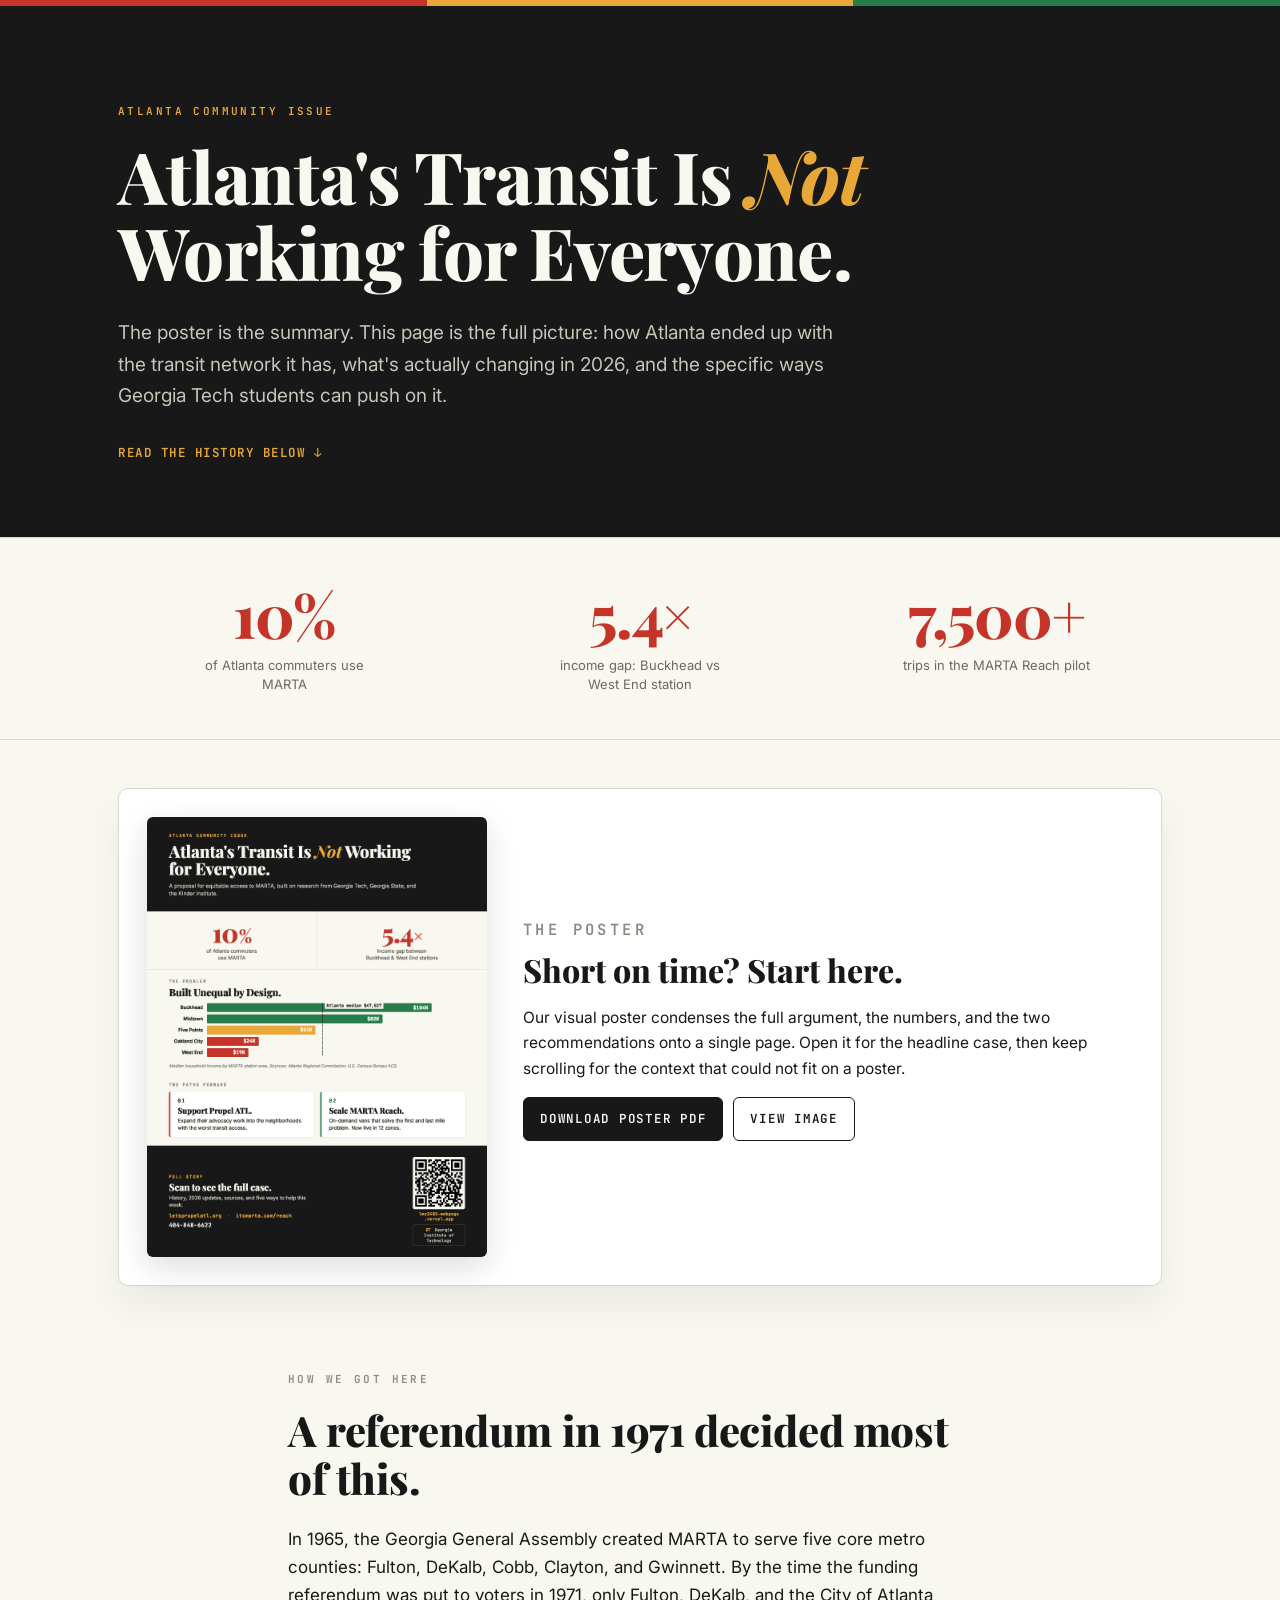
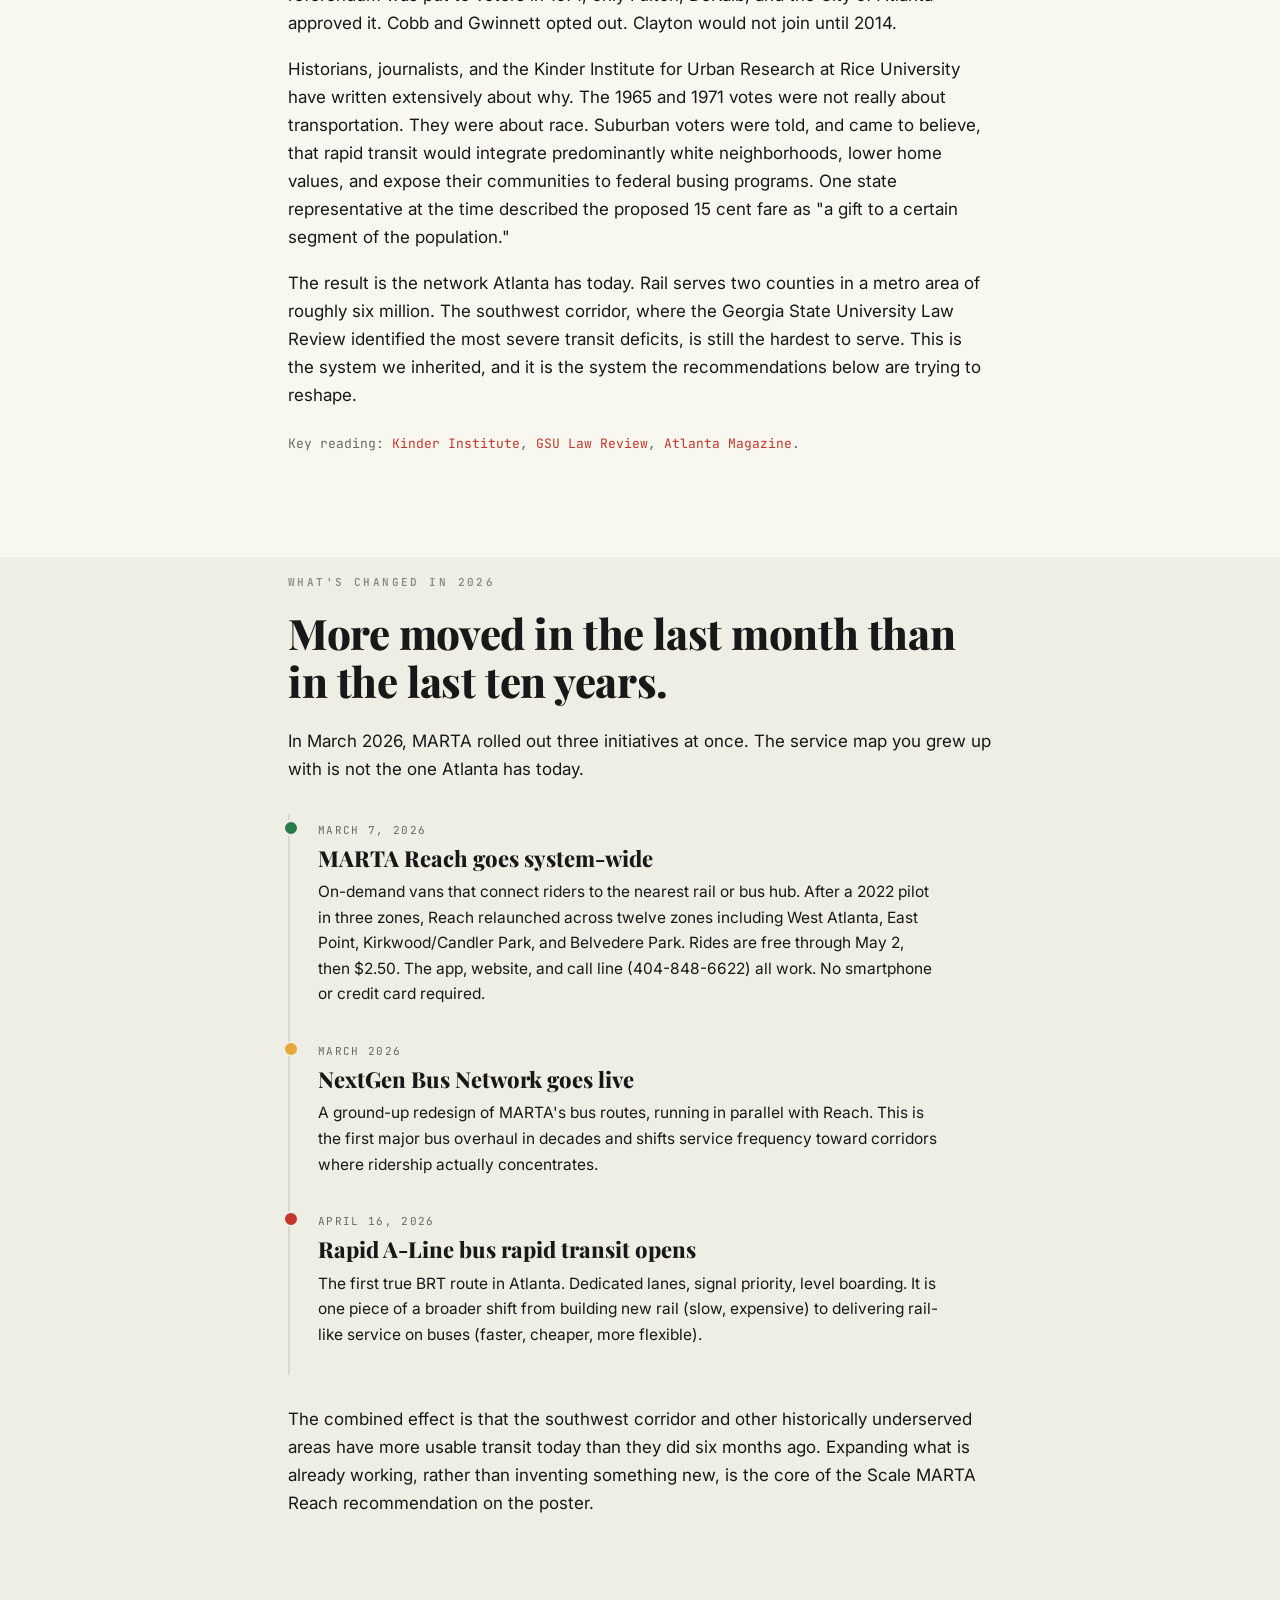
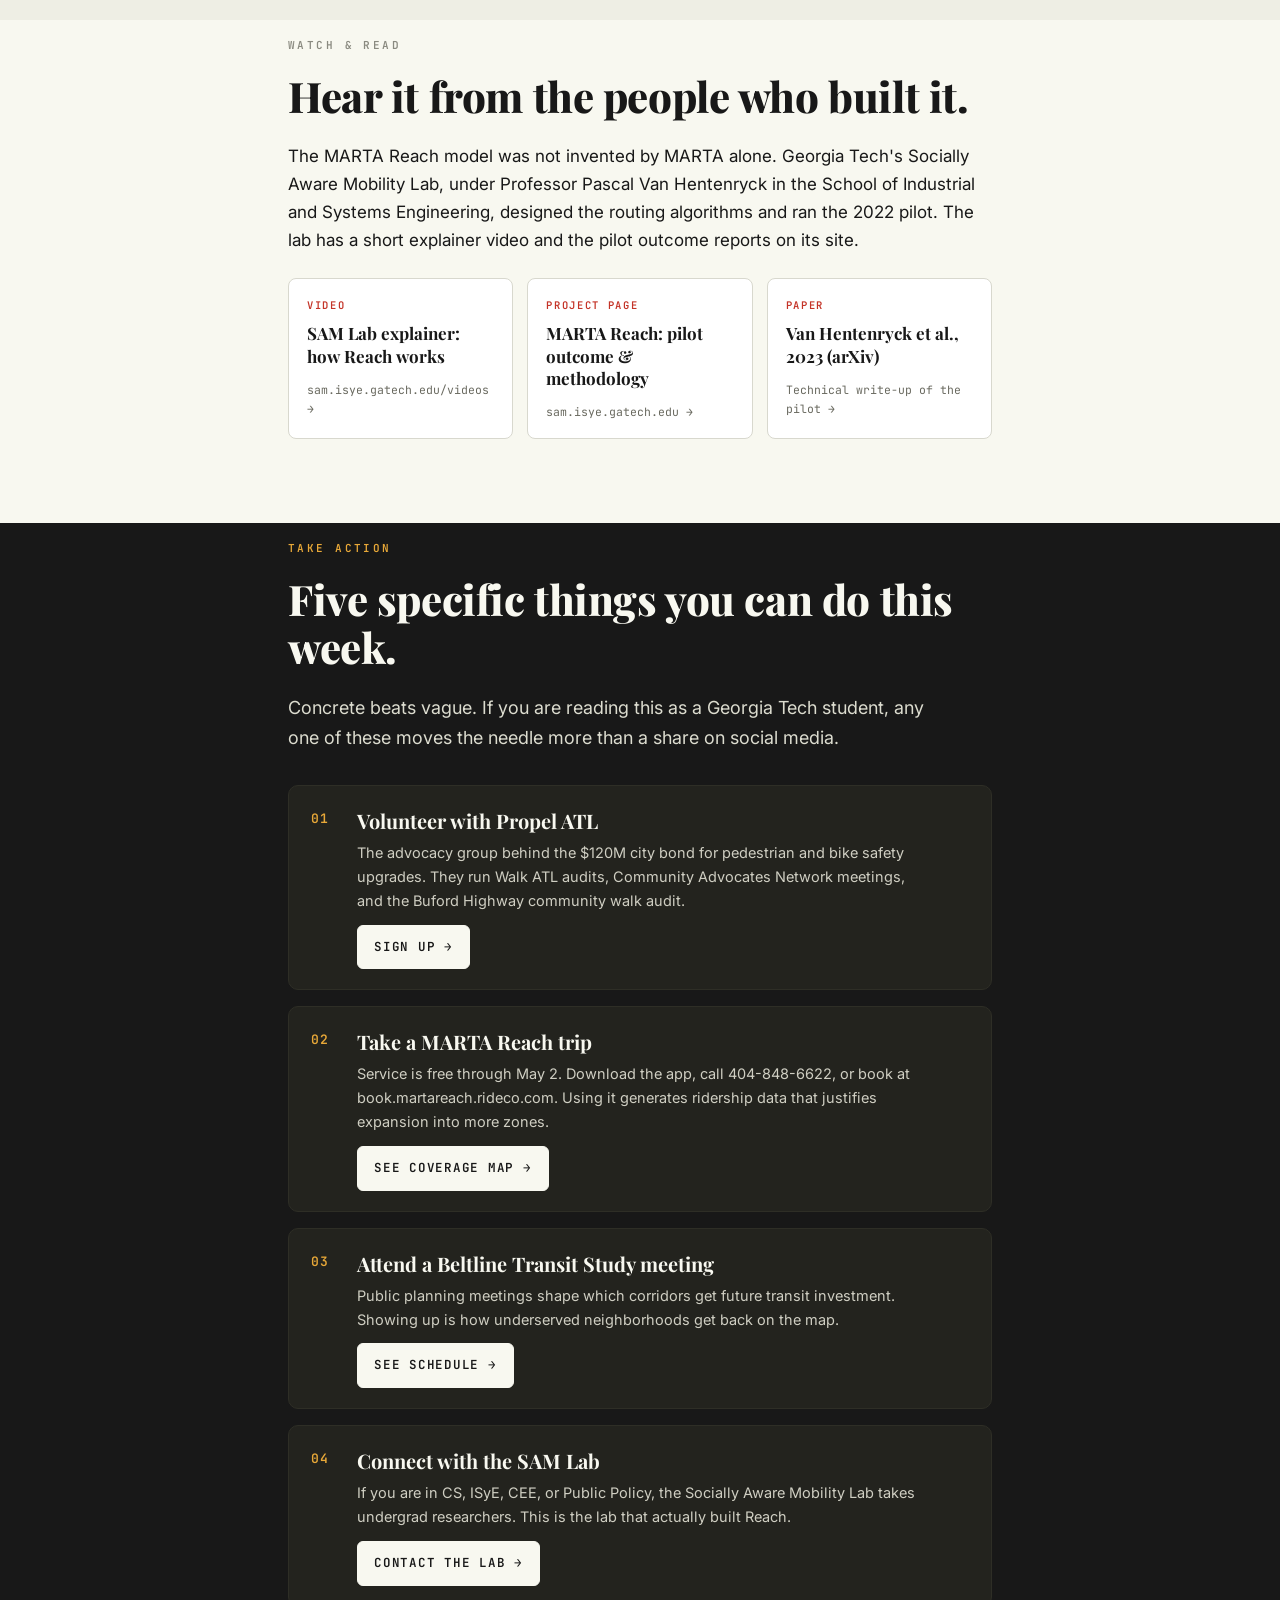
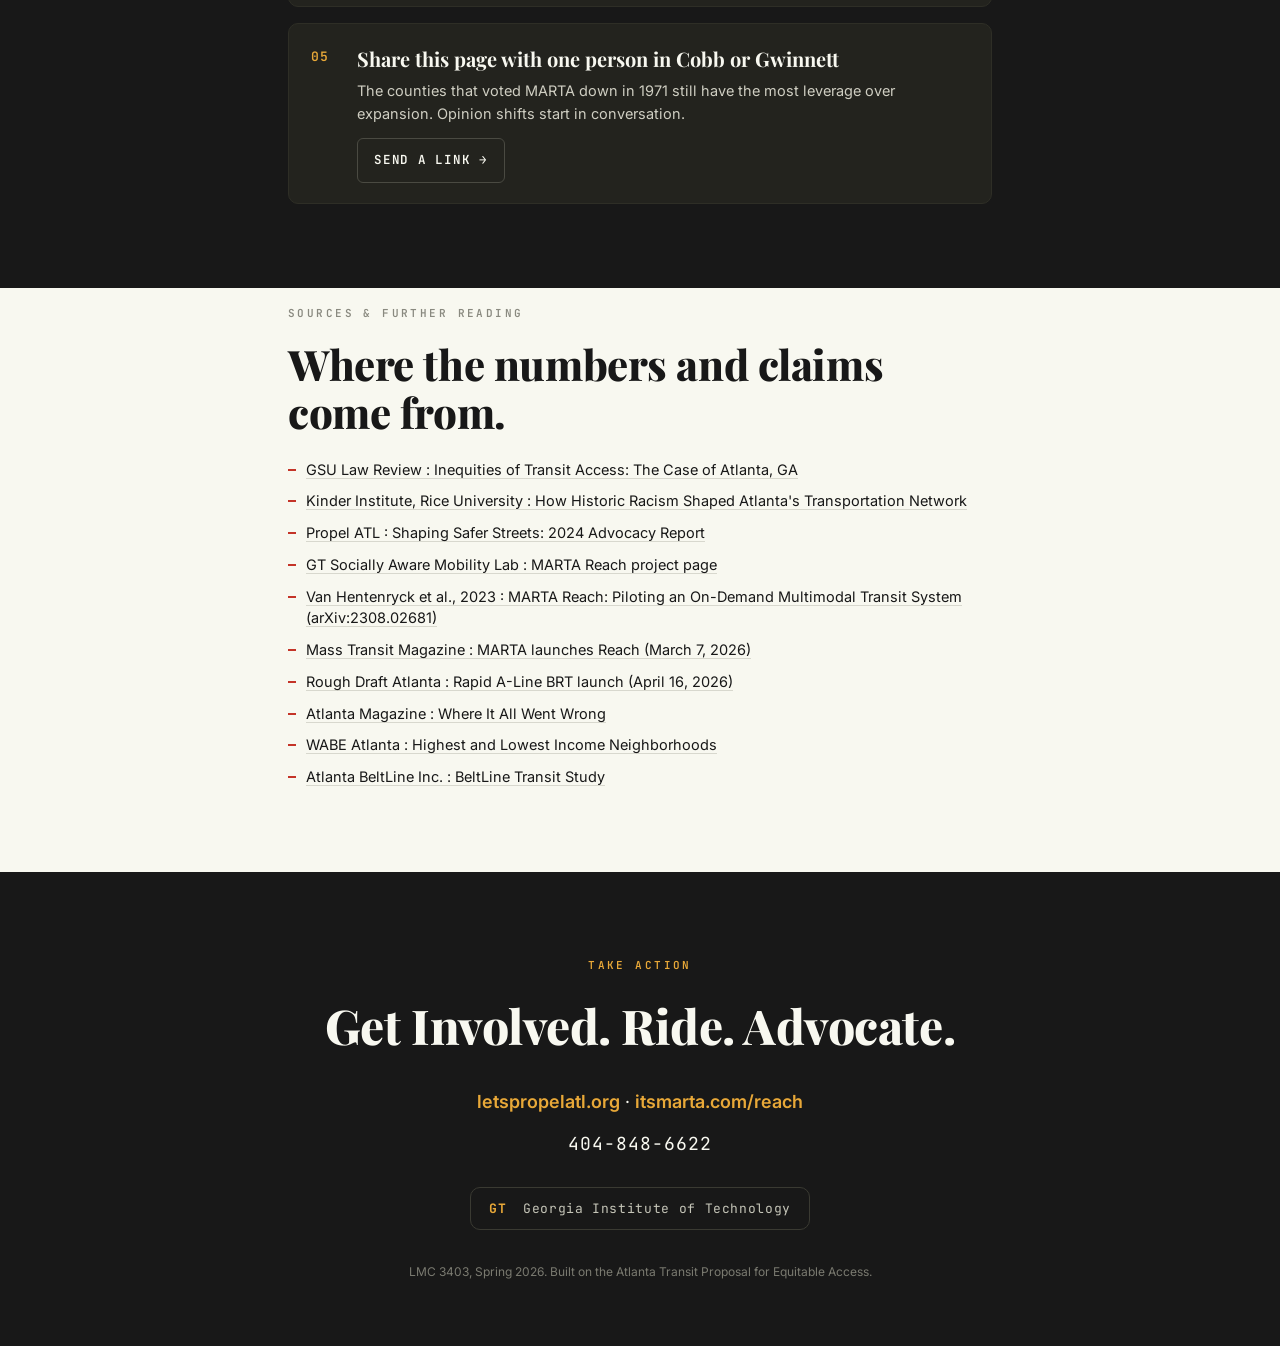
==== index.html @ 64332c64 "i hope vercel works" ====
<!doctype html>
<html lang="en">
<head>
  <meta charset="utf-8" />
  <meta name="viewport" content="width=device-width, initial-scale=1" />
  <title>Atlanta's Transit Is Not Working for Everyone</title>
  <meta name="description" content="The poster is the summary. This is the full picture: how MARTA got this way, what's changed in 2026, and how to help right now." />
  <meta property="og:title" content="Atlanta's Transit Is Not Working for Everyone" />
  <meta property="og:description" content="A proposal for equitable access to Atlanta public transit." />
  <meta property="og:image" content="/poster-preview.png" />
  <meta property="og:type" content="website" />

  <link rel="preconnect" href="https://fonts.googleapis.com" />
  <link rel="preconnect" href="https://fonts.gstatic.com" crossorigin />
  <link href="https://fonts.googleapis.com/css2?family=Playfair+Display:ital,wght@0,600;0,800;1,800&family=Inter:wght@400;500;600;700&family=JetBrains+Mono:wght@500;600&display=swap" rel="stylesheet" />
  <link rel="stylesheet" href="/style.css" />
</head>
<body>
  <div class="stripe" aria-hidden="true">
    <span style="background:#c43428"></span>
    <span style="background:#e8a838"></span>
    <span style="background:#287c4c"></span>
  </div>

  <header class="hero">
    <div class="container">
      <p class="eyebrow">Atlanta Community Issue</p>
      <h1>Atlanta's Transit Is <em>Not</em> Working for Everyone.</h1>
      <p class="lede">The poster is the summary. This page is the full picture: how Atlanta ended up with the transit network it has, what's actually changing in 2026, and the specific ways Georgia Tech students can push on it.</p>
      <p class="hero-cta"><a href="#history" class="hero-link">Read the history below <span aria-hidden="true">&darr;</span></a></p>
    </div>
  </header>

  <!-- full-bleed stats strip -->
  <section class="stats-strip" aria-label="Key statistics">
    <div class="stats-inner">
      <div class="stat">
        <div class="stat-num" data-count="10" data-suffix="%">0%</div>
        <div class="stat-label">of Atlanta commuters use MARTA</div>
      </div>
      <div class="stat">
        <div class="stat-num" data-count="5.4" data-suffix="&times;" data-decimals="1">0&times;</div>
        <div class="stat-label">income gap: Buckhead vs West End station</div>
      </div>
      <div class="stat">
        <div class="stat-num" data-count="7500" data-suffix="+" data-format="comma">0+</div>
        <div class="stat-label">trips in the MARTA Reach pilot</div>
      </div>
    </div>
  </section>

  <main>
    <!-- compact poster card, placed early as orientation -->
    <section class="poster-card-section reveal">
      <div class="container">
        <aside class="poster-card">
          <a class="poster-card-thumb" href="/poster.pdf" target="_blank" rel="noopener" aria-label="Open the full poster PDF in a new tab">
            <object class="poster-pdf" data="/poster.pdf#toolbar=0&navpanes=0&scrollbar=0&view=FitH" type="application/pdf" aria-label="Poster preview">
              <img src="/poster.png" alt="The campaign poster. Atlanta's Transit Is Not Working for Everyone." loading="eager" />
            </object>
          </a>
          <div class="poster-card-body">
            <p class="eyebrow">The Poster</p>
            <h2>Short on time? Start here.</h2>
            <p>Our visual poster condenses the full argument, the numbers, and the two recommendations onto a single page. Open it for the headline case, then keep scrolling for the context that could not fit on a poster.</p>
            <p class="poster-card-actions">
              <a class="btn" href="/poster.pdf" target="_blank" rel="noopener">Download poster PDF</a>
              <a class="btn-ghost" href="/poster.png" target="_blank" rel="noopener">View image</a>
            </p>
          </div>
        </aside>
      </div>
    </section>

    <section class="section reveal" id="history">
      <div class="container narrow">
        <p class="eyebrow">How We Got Here</p>
        <h2>A referendum in 1971 decided most of this.</h2>
        <p>In 1965, the Georgia General Assembly created MARTA to serve five core metro counties: Fulton, DeKalb, Cobb, Clayton, and Gwinnett. By the time the funding referendum was put to voters in 1971, only Fulton, DeKalb, and the City of Atlanta approved it. Cobb and Gwinnett opted out. Clayton would not join until 2014.</p>
        <p>Historians, journalists, and the Kinder Institute for Urban Research at Rice University have written extensively about why. The 1965 and 1971 votes were not really about transportation. They were about race. Suburban voters were told, and came to believe, that rapid transit would integrate predominantly white neighborhoods, lower home values, and expose their communities to federal busing programs. One state representative at the time described the proposed 15 cent fare as "a gift to a certain segment of the population."</p>
        <p>The result is the network Atlanta has today. Rail serves two counties in a metro area of roughly six million. The southwest corridor, where the Georgia State University Law Review identified the most severe transit deficits, is still the hardest to serve. This is the system we inherited, and it is the system the recommendations below are trying to reshape.</p>
        <p class="sources-inline">
          Key reading:
          <a href="https://kinder.rice.edu/urbanedge/new-study-examines-how-historic-racism-shaped-atlantas-transportation-network" target="_blank" rel="noopener">Kinder Institute</a>,
          <a href="https://readingroom.law.gsu.edu/cgi/viewcontent.cgi?article=1073&context=jculp" target="_blank" rel="noopener">GSU Law Review</a>,
          <a href="https://www.atlantamagazine.com/great-reads/marta-tsplost-transportation/" target="_blank" rel="noopener">Atlanta Magazine</a>.
        </p>
      </div>
    </section>

    <section class="section section-alt reveal" id="now">
      <div class="container narrow">
        <p class="eyebrow">What's Changed in 2026</p>
        <h2>More moved in the last month than in the last ten years.</h2>
        <p>In March 2026, MARTA rolled out three initiatives at once. The service map you grew up with is not the one Atlanta has today.</p>

        <ul class="timeline">
          <li>
            <span class="timeline-date">March 7, 2026</span>
            <h3>MARTA Reach goes system-wide</h3>
            <p>On-demand vans that connect riders to the nearest rail or bus hub. After a 2022 pilot in three zones, Reach relaunched across twelve zones including West Atlanta, East Point, Kirkwood/Candler Park, and Belvedere Park. Rides are free through May 2, then $2.50. The app, website, and call line (404-848-6622) all work. No smartphone or credit card required.</p>
          </li>
          <li>
            <span class="timeline-date">March 2026</span>
            <h3>NextGen Bus Network goes live</h3>
            <p>A ground-up redesign of MARTA's bus routes, running in parallel with Reach. This is the first major bus overhaul in decades and shifts service frequency toward corridors where ridership actually concentrates.</p>
          </li>
          <li>
            <span class="timeline-date">April 16, 2026</span>
            <h3>Rapid A-Line bus rapid transit opens</h3>
            <p>The first true BRT route in Atlanta. Dedicated lanes, signal priority, level boarding. It is one piece of a broader shift from building new rail (slow, expensive) to delivering rail-like service on buses (faster, cheaper, more flexible).</p>
          </li>
        </ul>
        <p>The combined effect is that the southwest corridor and other historically underserved areas have more usable transit today than they did six months ago. Expanding what is already working, rather than inventing something new, is the core of the Scale MARTA Reach recommendation on the poster.</p>
      </div>
    </section>

    <section class="section reveal" id="watch">
      <div class="container narrow">
        <p class="eyebrow">Watch &amp; Read</p>
        <h2>Hear it from the people who built it.</h2>
        <p>The MARTA Reach model was not invented by MARTA alone. Georgia Tech's Socially Aware Mobility Lab, under Professor Pascal Van Hentenryck in the School of Industrial and Systems Engineering, designed the routing algorithms and ran the 2022 pilot. The lab has a short explainer video and the pilot outcome reports on its site.</p>
        <div class="link-cards">
          <a class="link-card" href="https://sam.isye.gatech.edu/videos" target="_blank" rel="noopener">
            <span class="link-card-kicker">Video</span>
            <span class="link-card-title">SAM Lab explainer: how Reach works</span>
            <span class="link-card-meta">sam.isye.gatech.edu/videos &rarr;</span>
          </a>
          <a class="link-card" href="https://sam.isye.gatech.edu/projects/marta-reach-piloting-demand-multimodal-transit-atlanta" target="_blank" rel="noopener">
            <span class="link-card-kicker">Project page</span>
            <span class="link-card-title">MARTA Reach: pilot outcome &amp; methodology</span>
            <span class="link-card-meta">sam.isye.gatech.edu &rarr;</span>
          </a>
          <a class="link-card" href="https://arxiv.org/abs/2308.02681" target="_blank" rel="noopener">
            <span class="link-card-kicker">Paper</span>
            <span class="link-card-title">Van Hentenryck et al., 2023 (arXiv)</span>
            <span class="link-card-meta">Technical write-up of the pilot &rarr;</span>
          </a>
        </div>
      </div>
    </section>

    <section class="section section-dark reveal" id="act">
      <div class="container narrow">
        <p class="eyebrow eyebrow-gold">Take Action</p>
        <h2>Five specific things you can do this week.</h2>
        <p class="lede-dark">Concrete beats vague. If you are reading this as a Georgia Tech student, any one of these moves the needle more than a share on social media.</p>

        <ol class="actions">
          <li>
            <h3>Volunteer with Propel ATL</h3>
            <p>The advocacy group behind the $120M city bond for pedestrian and bike safety upgrades. They run Walk ATL audits, Community Advocates Network meetings, and the Buford Highway community walk audit.</p>
            <a class="btn" href="https://www.letspropelatl.org/volunteer" target="_blank" rel="noopener">Sign up &rarr;</a>
          </li>
          <li>
            <h3>Take a MARTA Reach trip</h3>
            <p>Service is free through May 2. Download the app, call 404-848-6622, or book at book.martareach.rideco.com. Using it generates ridership data that justifies expansion into more zones.</p>
            <a class="btn" href="https://itsmarta.com/reach.aspx" target="_blank" rel="noopener">See coverage map &rarr;</a>
          </li>
          <li>
            <h3>Attend a Beltline Transit Study meeting</h3>
            <p>Public planning meetings shape which corridors get future transit investment. Showing up is how underserved neighborhoods get back on the map.</p>
            <a class="btn" href="https://beltline.org/learn/progress-planning/transit/beltline-transit-study/" target="_blank" rel="noopener">See schedule &rarr;</a>
          </li>
          <li>
            <h3>Connect with the SAM Lab</h3>
            <p>If you are in CS, ISyE, CEE, or Public Policy, the Socially Aware Mobility Lab takes undergrad researchers. This is the lab that actually built Reach.</p>
            <a class="btn" href="https://sam.isye.gatech.edu/" target="_blank" rel="noopener">Contact the lab &rarr;</a>
          </li>
          <li>
            <h3>Share this page with one person in Cobb or Gwinnett</h3>
            <p>The counties that voted MARTA down in 1971 still have the most leverage over expansion. Opinion shifts start in conversation.</p>
            <a class="btn btn-ghost-light" href="mailto:?subject=Atlanta%20transit%20is%20not%20working%20for%20everyone&body=Take%20two%20minutes%20with%20this%3A%20%0Ahttps%3A%2F%2Flmc3403-webpage.vercel.app" target="_blank" rel="noopener">Send a link &rarr;</a>
          </li>
        </ol>
      </div>
    </section>

    <section class="section reveal" id="sources">
      <div class="container narrow">
        <p class="eyebrow">Sources &amp; Further Reading</p>
        <h2>Where the numbers and claims come from.</h2>
        <ul class="sources">
          <li><a href="https://readingroom.law.gsu.edu/cgi/viewcontent.cgi?article=1073&context=jculp" target="_blank" rel="noopener">GSU Law Review : Inequities of Transit Access: The Case of Atlanta, GA</a></li>
          <li><a href="https://kinder.rice.edu/urbanedge/new-study-examines-how-historic-racism-shaped-atlantas-transportation-network" target="_blank" rel="noopener">Kinder Institute, Rice University : How Historic Racism Shaped Atlanta's Transportation Network</a></li>
          <li><a href="https://www.letspropelatl.org/shaping-safer-streets-propelatl-advocacy-progress-goals-2024" target="_blank" rel="noopener">Propel ATL : Shaping Safer Streets: 2024 Advocacy Report</a></li>
          <li><a href="https://sam.isye.gatech.edu/projects/marta-reach-piloting-demand-multimodal-transit-atlanta" target="_blank" rel="noopener">GT Socially Aware Mobility Lab : MARTA Reach project page</a></li>
          <li><a href="https://arxiv.org/abs/2308.02681" target="_blank" rel="noopener">Van Hentenryck et al., 2023 : MARTA Reach: Piloting an On-Demand Multimodal Transit System (arXiv:2308.02681)</a></li>
          <li><a href="https://www.masstransitmag.com/alt-mobility/news/55361219/" target="_blank" rel="noopener">Mass Transit Magazine : MARTA launches Reach (March 7, 2026)</a></li>
          <li><a href="https://roughdraftatlanta.com/2026/04/16/marta-launches-better-breeze/" target="_blank" rel="noopener">Rough Draft Atlanta : Rapid A-Line BRT launch (April 16, 2026)</a></li>
          <li><a href="https://www.atlantamagazine.com/great-reads/marta-tsplost-transportation/" target="_blank" rel="noopener">Atlanta Magazine : Where It All Went Wrong</a></li>
          <li><a href="https://www.wabe.org/map-atlantas-highest-and-lowest-income-neighborhoods/" target="_blank" rel="noopener">WABE Atlanta : Highest and Lowest Income Neighborhoods</a></li>
          <li><a href="https://beltline.org/learn/progress-planning/transit/beltline-transit-study/" target="_blank" rel="noopener">Atlanta BeltLine Inc. : BeltLine Transit Study</a></li>
        </ul>
      </div>
    </section>
  </main>

  <footer class="cta">
    <div class="container">
      <p class="eyebrow eyebrow-gold">Take Action</p>
      <h2>Get Involved. Ride. Advocate.</h2>
      <p class="cta-links">
        <a href="https://www.letspropelatl.org" target="_blank" rel="noopener">letspropelatl.org</a>
        <span aria-hidden="true">&middot;</span>
        <a href="https://itsmarta.com/reach.aspx" target="_blank" rel="noopener">itsmarta.com/reach</a>
      </p>
      <p class="cta-phone"><a href="tel:+14048486622">404-848-6622</a></p>
      <p class="gt-badge"><span class="gt-mark">GT</span> Georgia Institute of Technology</p>
      <p class="colophon">LMC 3403, Spring 2026. Built on the Atlanta Transit Proposal for Equitable Access.</p>
    </div>
  </footer>

  <script src="/script.js" defer></script>
</body>
</html>
---- style.css ----
:root {
  --ink: #181818;
  --ink-2: #2a2a2a;
  --cream: #f8f8f0;
  --cream-2: #eeeee4;
  --muted: #6a6a60;
  --muted-2: #8a8a80;
  --red: #c43428;
  --gold: #e8a838;
  --green: #287c4c;
  --green-soft: #e8f0ea;
  --rule: #d8d8ce;

  --serif: "Playfair Display", "Iowan Old Style", "Apple Garamond", Georgia, serif;
  --sans: "Inter", -apple-system, BlinkMacSystemFont, "Helvetica Neue", Arial, sans-serif;
  --mono: "JetBrains Mono", ui-monospace, "SF Mono", Menlo, Consolas, monospace;

  --maxw: 1100px;
  --maxw-narrow: 760px;
}

* { box-sizing: border-box; }
html { scroll-behavior: smooth; }
body {
  margin: 0;
  background: var(--cream);
  color: var(--ink);
  font-family: var(--sans);
  font-size: 17px;
  line-height: 1.65;
  -webkit-font-smoothing: antialiased;
  text-rendering: optimizeLegibility;
}

img { max-width: 100%; height: auto; display: block; }
a { color: var(--red); text-decoration: none; }
a:hover { text-decoration: underline; }

.container { max-width: var(--maxw); margin: 0 auto; padding: 0 28px; }
.container.narrow { max-width: var(--maxw-narrow); }

/* top tricolor stripe */
.stripe { display: flex; height: 6px; }
.stripe span { flex: 1; display: block; }

/* eyebrow (mono small caps matching poster) */
.eyebrow {
  font-family: var(--mono);
  font-size: 11px;
  font-weight: 600;
  letter-spacing: 0.22em;
  text-transform: uppercase;
  color: var(--gold);
  margin: 0 0 18px;
}
.eyebrow-gold { color: var(--gold); }

/* hero */
.hero {
  background: var(--ink);
  color: var(--cream);
  padding: 96px 0 72px;
}
.hero h1 {
  font-family: var(--serif);
  font-weight: 800;
  font-size: clamp(40px, 6.5vw, 72px);
  line-height: 1.05;
  letter-spacing: -0.01em;
  margin: 0 0 28px;
  max-width: 20ch;
}
.hero h1 em {
  font-style: italic;
  color: var(--gold);
  font-weight: 800;
}
.hero .lede {
  color: #c5c5b8;
  font-size: clamp(16px, 1.5vw, 19px);
  max-width: 62ch;
  margin: 0 0 26px;
}
.hero-cta { margin: 0; }
.hero-link {
  font-family: var(--mono);
  font-size: 12.5px;
  font-weight: 600;
  color: var(--gold);
  letter-spacing: 0.04em;
  text-transform: uppercase;
}

/* full-bleed stats strip (cream, end-to-end) */
.stats-strip {
  background: var(--cream);
  border-top: 1px solid var(--rule);
  border-bottom: 1px solid var(--rule);
}
.stats-inner {
  max-width: var(--maxw);
  margin: 0 auto;
  padding: 40px 28px;
  display: grid;
  grid-template-columns: repeat(3, 1fr);
  gap: 24px;
}
.stat { text-align: center; padding: 6px 8px; }
.stat-num {
  font-family: var(--serif);
  font-weight: 800;
  color: var(--red);
  font-size: clamp(44px, 5.5vw, 60px);
  line-height: 1;
  letter-spacing: -0.02em;
  font-variant-numeric: tabular-nums;
}
.stat-label {
  font-family: var(--sans);
  font-size: 13px;
  color: var(--muted);
  margin-top: 12px;
  max-width: 24ch;
  margin-left: auto;
  margin-right: auto;
  line-height: 1.4;
}

/* section */
.section { padding: 84px 0; }
.section + .section { padding-top: 16px; }
.section h2 {
  font-family: var(--serif);
  font-weight: 800;
  font-size: clamp(30px, 4vw, 42px);
  line-height: 1.15;
  letter-spacing: -0.01em;
  margin: 0 0 22px;
  max-width: 26ch;
}
.section p { margin: 0 0 18px; max-width: 68ch; }
.section .eyebrow { color: var(--muted-2); }

/* alternating background section */
.section-alt {
  background: var(--cream-2);
}

/* dark section (used for Take Action block mid-page) */
.section-dark {
  background: var(--ink);
  color: var(--cream);
}
.section-dark .eyebrow { color: var(--gold); }
.section-dark h2 { color: var(--cream); }
.section-dark p { color: #cfcec2; }
.section-dark .lede-dark {
  font-size: 18px;
  color: #dcdccf;
  max-width: 60ch;
}

/* poster-card (compact UI element, not full-width section) */
.poster-card-section {
  padding: 48px 0 0;
}
.poster-card {
  display: grid;
  grid-template-columns: 340px 1fr;
  gap: 36px;
  background: #fff;
  border: 1px solid var(--rule);
  border-radius: 10px;
  padding: 28px;
  box-shadow: 0 1px 0 rgba(0,0,0,.02), 0 20px 40px rgba(24,24,24,.06);
  align-items: center;
}
.poster-card-thumb {
  display: block;
  border-radius: 6px;
  overflow: hidden;
  background: var(--cream-2);
  aspect-ratio: 8.5 / 11;
  box-shadow: 0 10px 30px rgba(24,24,24,.15);
  transition: transform 180ms ease;
  position: relative;
}
.poster-card-thumb:hover { transform: translateY(-2px); }
.poster-card-thumb .poster-pdf,
.poster-card-thumb img {
  width: 100%;
  height: 100%;
  display: block;
  border: 0;
  pointer-events: none;
}
.poster-card-thumb img {
  object-fit: contain;
  object-position: center;
}
.poster-card-body .eyebrow { color: var(--muted-2); margin-bottom: 10px; }
.poster-card-body h2 {
  font-family: var(--serif);
  font-weight: 800;
  font-size: clamp(26px, 3vw, 32px);
  line-height: 1.15;
  margin: 0 0 14px;
  max-width: none;
}
.poster-card-body p { font-size: 15.5px; max-width: 58ch; }
.poster-card-actions {
  margin-top: 10px !important;
  display: flex;
  gap: 10px;
  flex-wrap: wrap;
}

.btn {
  display: inline-block;
  font-family: var(--mono);
  font-size: 12.5px;
  letter-spacing: 0.06em;
  text-transform: uppercase;
  padding: 11px 16px;
  background: var(--ink);
  color: var(--cream);
  border-radius: 6px;
  border: 1px solid var(--ink);
  text-decoration: none;
  transition: transform 150ms ease, background 150ms ease;
  font-weight: 600;
}
.btn:hover { background: #000; transform: translateY(-1px); text-decoration: none; color: var(--cream); }

.btn-ghost {
  display: inline-block;
  font-family: var(--mono);
  font-size: 12.5px;
  letter-spacing: 0.06em;
  text-transform: uppercase;
  padding: 11px 16px;
  background: transparent;
  color: var(--ink);
  border-radius: 6px;
  border: 1px solid var(--ink);
  text-decoration: none;
  transition: transform 150ms ease, background 150ms ease;
  font-weight: 600;
}
.btn-ghost:hover { background: var(--ink); color: var(--cream); transform: translateY(-1px); text-decoration: none; }

.btn-ghost-light {
  background: transparent;
  color: var(--cream);
  border: 1px solid #4a4a42;
}
.btn-ghost-light:hover { background: #2a2a24; color: var(--cream); }

/* sources inline (small, subdued) */
.sources-inline {
  margin-top: 24px !important;
  font-size: 13px;
  color: var(--muted);
  font-family: var(--mono);
}
.sources-inline a { color: var(--red); }

/* timeline (What's Changed in 2026) */
.timeline {
  list-style: none;
  padding: 0;
  margin: 30px 0;
  border-left: 2px solid var(--rule);
}
.timeline li {
  position: relative;
  padding: 0 0 28px 28px;
}
.timeline li::before {
  content: "";
  position: absolute;
  left: -7px;
  top: 6px;
  width: 12px;
  height: 12px;
  background: var(--gold);
  border: 2px solid var(--cream-2);
  border-radius: 50%;
}
.timeline li:nth-child(1)::before { background: var(--green); }
.timeline li:nth-child(2)::before { background: var(--gold); }
.timeline li:nth-child(3)::before { background: var(--red); }
.timeline-date {
  display: inline-block;
  font-family: var(--mono);
  font-size: 11px;
  letter-spacing: 0.12em;
  text-transform: uppercase;
  color: var(--muted);
  margin-bottom: 6px;
}
.timeline h3 {
  font-family: var(--serif);
  font-weight: 800;
  font-size: 22px;
  line-height: 1.2;
  margin: 0 0 8px;
}
.timeline p { font-size: 15.5px; margin: 0; max-width: 62ch; }

/* link cards (Watch & Read) */
.link-cards {
  display: grid;
  grid-template-columns: repeat(auto-fit, minmax(220px, 1fr));
  gap: 14px;
  margin: 24px 0 0;
}
.link-card {
  display: block;
  background: #fff;
  border: 1px solid var(--rule);
  border-radius: 8px;
  padding: 18px 18px 16px;
  color: var(--ink);
  text-decoration: none;
  transition: transform 150ms ease, box-shadow 150ms ease, border-color 150ms ease;
}
.link-card:hover {
  transform: translateY(-2px);
  box-shadow: 0 10px 30px rgba(24,24,24,.08);
  border-color: var(--ink);
  text-decoration: none;
}
.link-card-kicker {
  display: block;
  font-family: var(--mono);
  font-size: 10.5px;
  letter-spacing: 0.16em;
  text-transform: uppercase;
  color: var(--red);
  margin-bottom: 8px;
  font-weight: 600;
}
.link-card-title {
  display: block;
  font-family: var(--serif);
  font-weight: 700;
  font-size: 17px;
  line-height: 1.3;
  margin-bottom: 14px;
}
.link-card-meta {
  display: block;
  font-family: var(--mono);
  font-size: 11.5px;
  color: var(--muted);
}

/* actions ordered list */
.actions {
  counter-reset: step;
  list-style: none;
  padding: 0;
  margin: 32px 0 0;
  display: grid;
  gap: 16px;
}
.actions li {
  counter-increment: step;
  background: #23231e;
  border: 1px solid #2e2e26;
  border-radius: 10px;
  padding: 22px 22px 20px 68px;
  position: relative;
}
.actions li::before {
  content: counter(step, decimal-leading-zero);
  position: absolute;
  left: 22px;
  top: 22px;
  font-family: var(--mono);
  font-size: 13px;
  font-weight: 600;
  color: var(--gold);
  letter-spacing: 0.1em;
}
.actions h3 {
  font-family: var(--serif);
  font-weight: 700;
  font-size: 20px;
  line-height: 1.25;
  margin: 0 0 8px;
  color: var(--cream);
}
.actions p {
  font-size: 14.5px;
  color: #cfcec2;
  margin: 0 0 12px;
  max-width: 62ch;
}
.actions .btn {
  background: var(--cream);
  color: var(--ink);
  border-color: var(--cream);
}
.actions .btn:hover { background: #fff; color: var(--ink); }
.actions .btn-ghost-light {
  background: transparent;
  color: var(--cream);
  border: 1px solid #4a4a42;
}

/* sources list */
.sources {
  list-style: none;
  padding: 0;
  margin: 22px 0 0;
  display: grid;
  gap: 10px;
}
.sources li {
  padding-left: 18px;
  position: relative;
  font-size: 14.5px;
  line-height: 1.5;
}
.sources li::before {
  content: "";
  position: absolute;
  left: 0;
  top: 10px;
  width: 8px;
  height: 2px;
  background: var(--red);
}
.sources a { color: var(--ink); border-bottom: 1px solid var(--rule); }
.sources a:hover { color: var(--red); text-decoration: none; border-bottom-color: var(--red); }

/* footer CTA (matches poster footer) */
.cta {
  background: var(--ink);
  color: var(--cream);
  padding: 84px 0 64px;
  text-align: center;
}
.cta .eyebrow { color: var(--gold); margin-bottom: 12px; }
.cta h2 {
  font-family: var(--serif);
  font-weight: 800;
  font-size: clamp(32px, 4.5vw, 48px);
  margin: 0 auto 22px;
  letter-spacing: -0.01em;
  max-width: none;
}
.cta-links {
  font-size: 18px;
  margin: 0 0 12px;
}
.cta-links a { color: var(--gold); font-weight: 600; }
.cta-phone {
  font-family: var(--mono);
  font-size: 18px;
  margin: 0 0 28px;
  letter-spacing: 0.06em;
}
.cta-phone a { color: var(--cream); }
.gt-badge {
  display: inline-block;
  border: 1px solid #3a3a32;
  border-radius: 10px;
  padding: 10px 18px;
  font-family: var(--mono);
  font-size: 13px;
  letter-spacing: 0.05em;
  color: #c5c5b8;
  margin: 0 0 32px;
}
.gt-mark {
  color: var(--gold);
  font-weight: 700;
  margin-right: 8px;
}
.colophon {
  font-size: 12px;
  color: #7a7a70;
  margin: 0;
}

/* subtle lift-in on scroll; gated on JS so no-JS visitors still see content */
html.js .reveal:not(.in-view) {
  opacity: 0;
  transform: translateY(14px);
}
html.js .reveal.in-view {
  opacity: 1;
  transform: none;
  transition: opacity 600ms ease, transform 600ms cubic-bezier(.2,.8,.2,1);
}

/* responsive */
@media (max-width: 900px) {
  .poster-card {
    grid-template-columns: 240px 1fr;
    gap: 24px;
    padding: 22px;
  }
}
@media (max-width: 720px) {
  .hero { padding: 72px 0 56px; }
  .stats-inner {
    grid-template-columns: 1fr;
    gap: 8px;
    padding: 28px 24px;
  }
  .stat { padding: 18px 4px; border-bottom: 1px solid var(--rule); }
  .stat:last-child { border-bottom: none; }
  .section { padding: 64px 0; }
  .poster-card {
    grid-template-columns: 1fr;
    padding: 22px;
  }
  .poster-card-thumb { aspect-ratio: 8.5 / 11; max-width: 320px; margin: 0 auto; }
  .actions li { padding: 22px 20px 20px 58px; }
  .actions li::before { top: 22px; left: 20px; }
  .link-cards { grid-template-columns: 1fr; }
}

@media (max-width: 480px) {
  body { font-size: 16px; }
  .hero { padding: 56px 0 44px; }
  .section h2 { font-size: 26px; }
}

@media (prefers-reduced-motion: reduce) {
  html.js .reveal:not(.in-view),
  html.js .reveal.in-view { transition: none; opacity: 1; transform: none; }
}
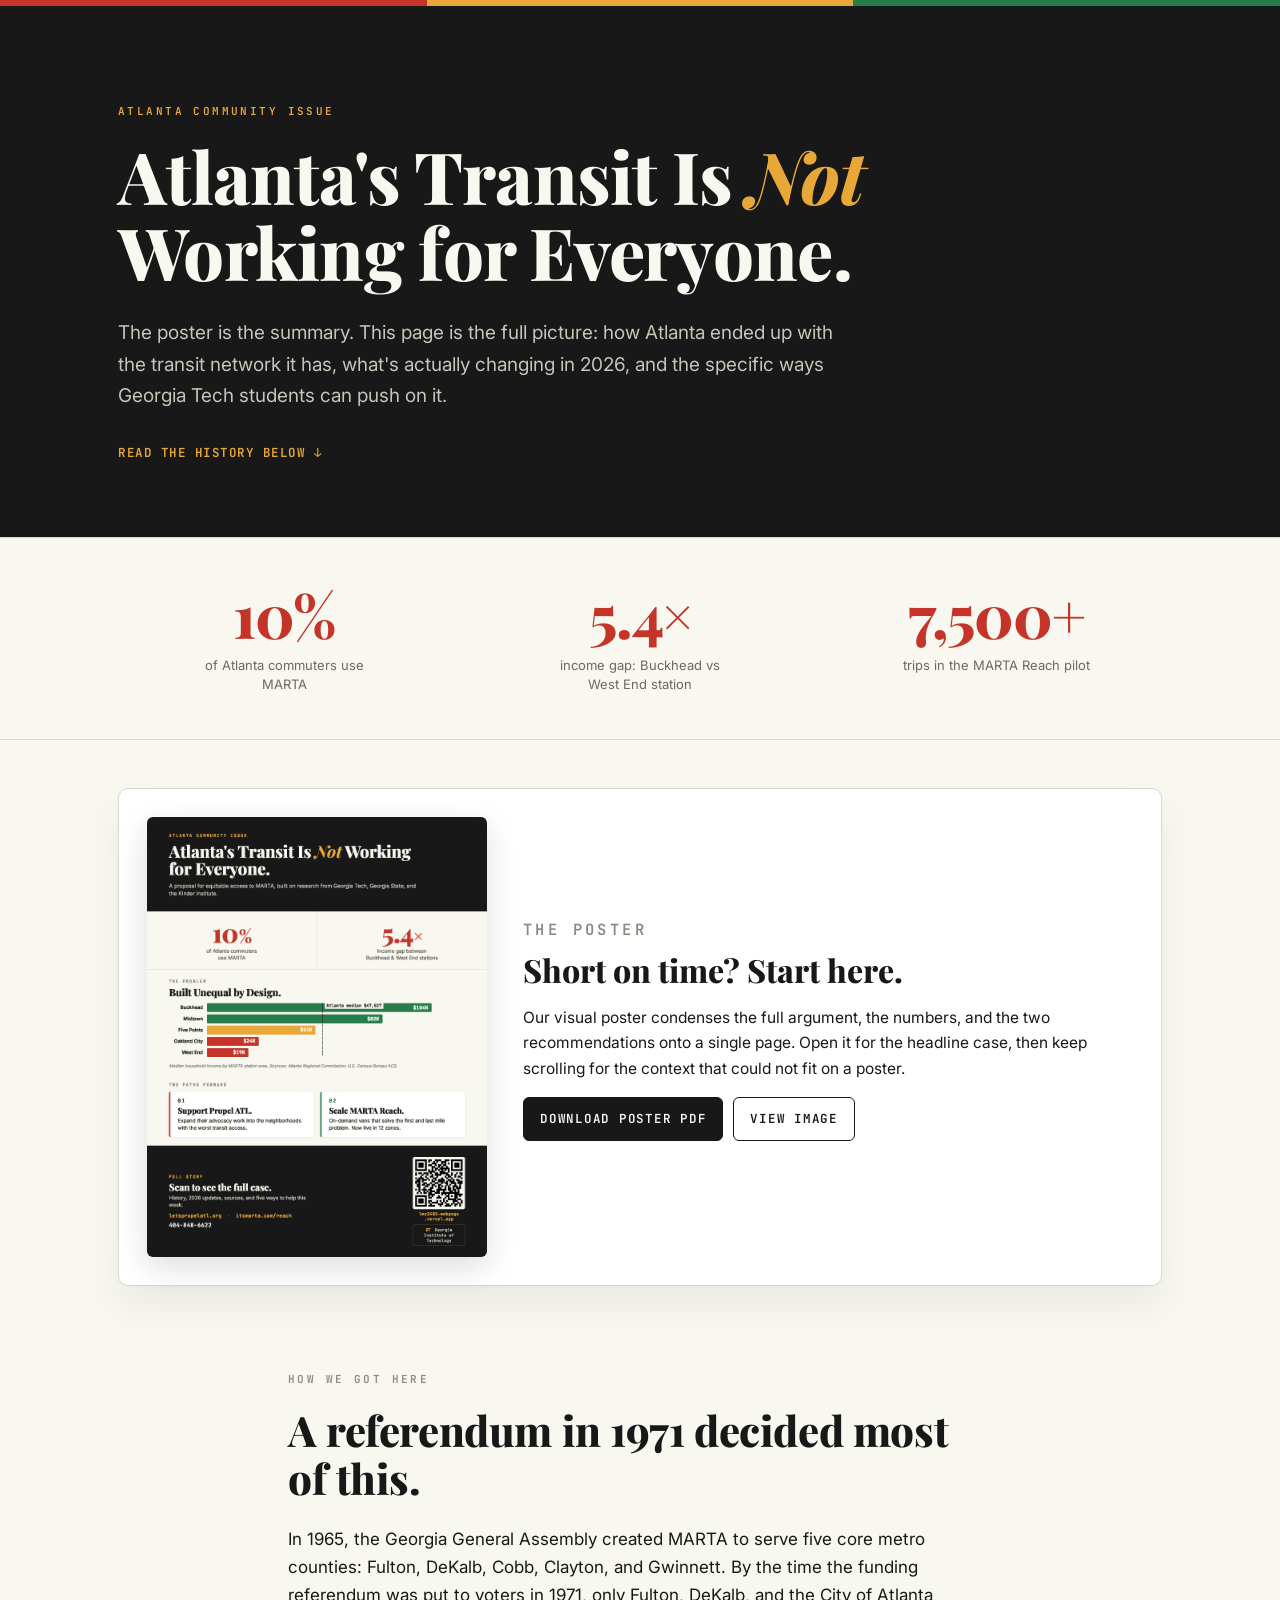
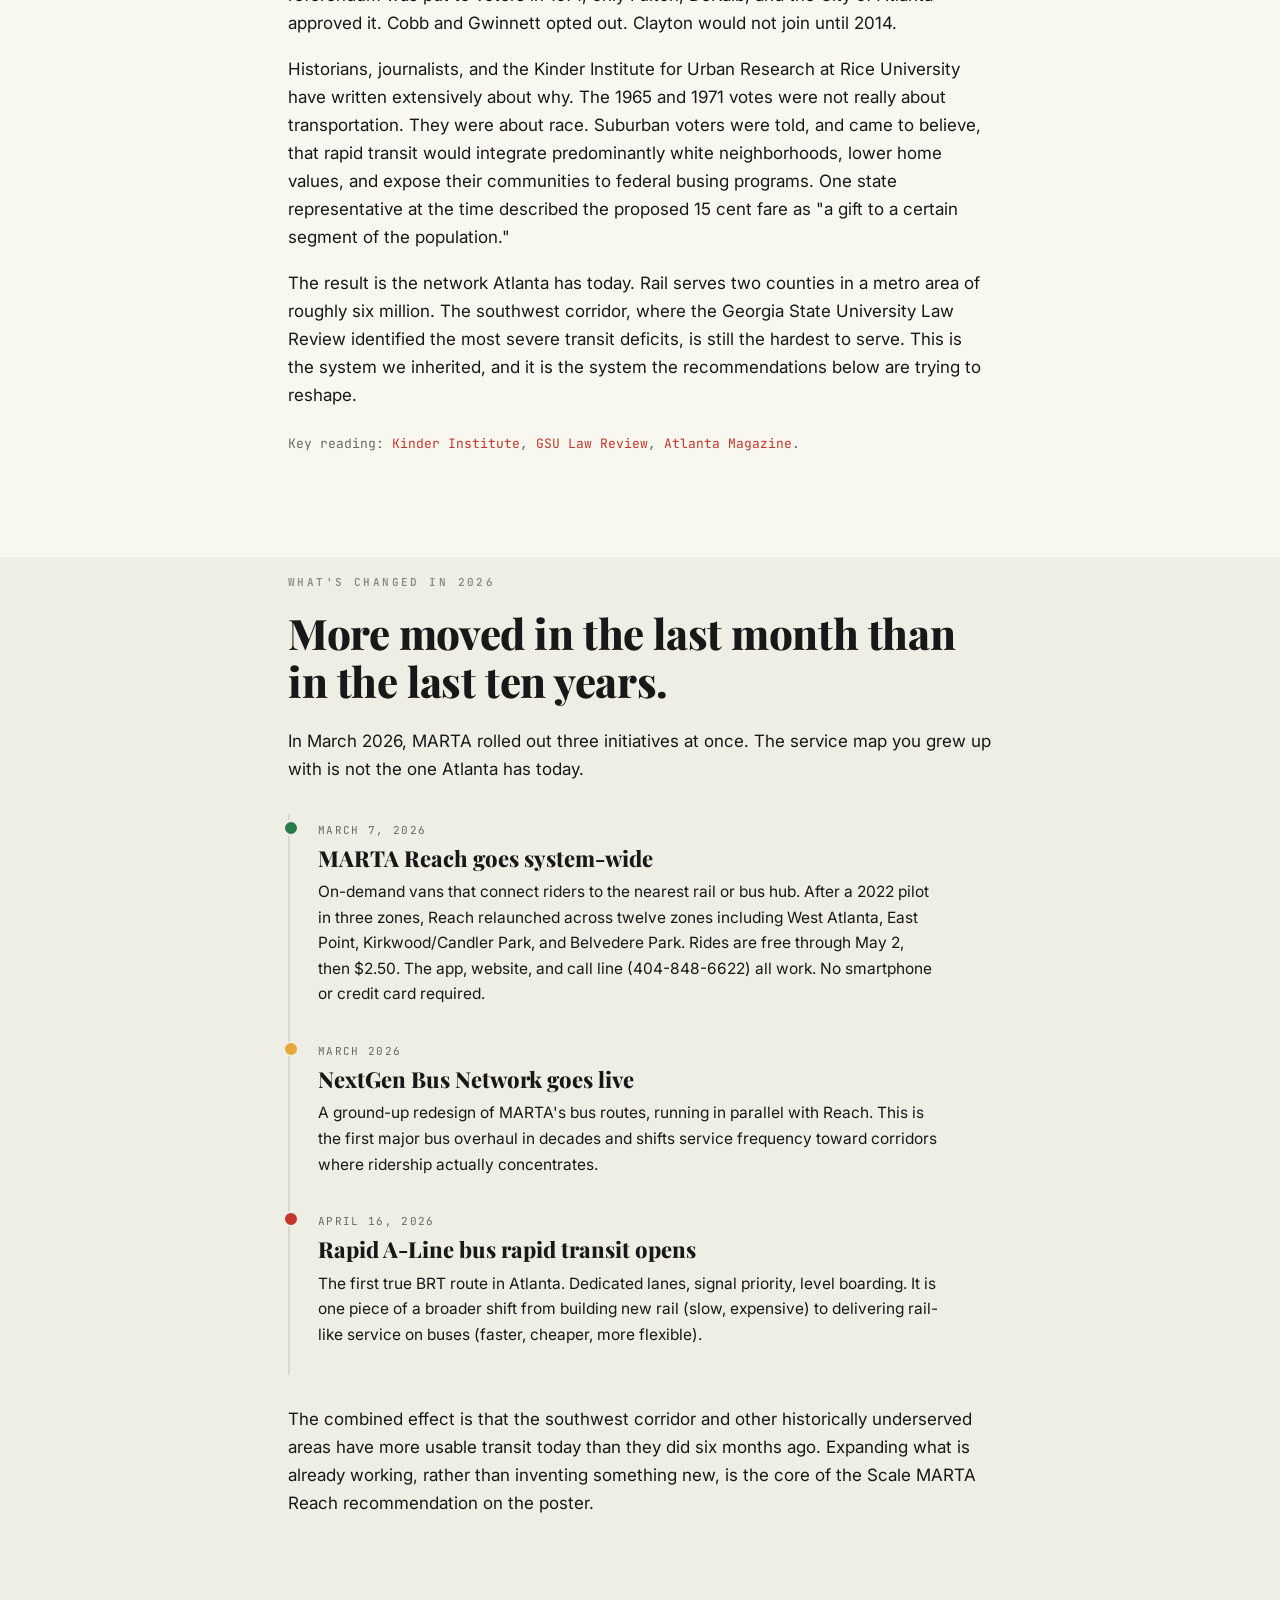
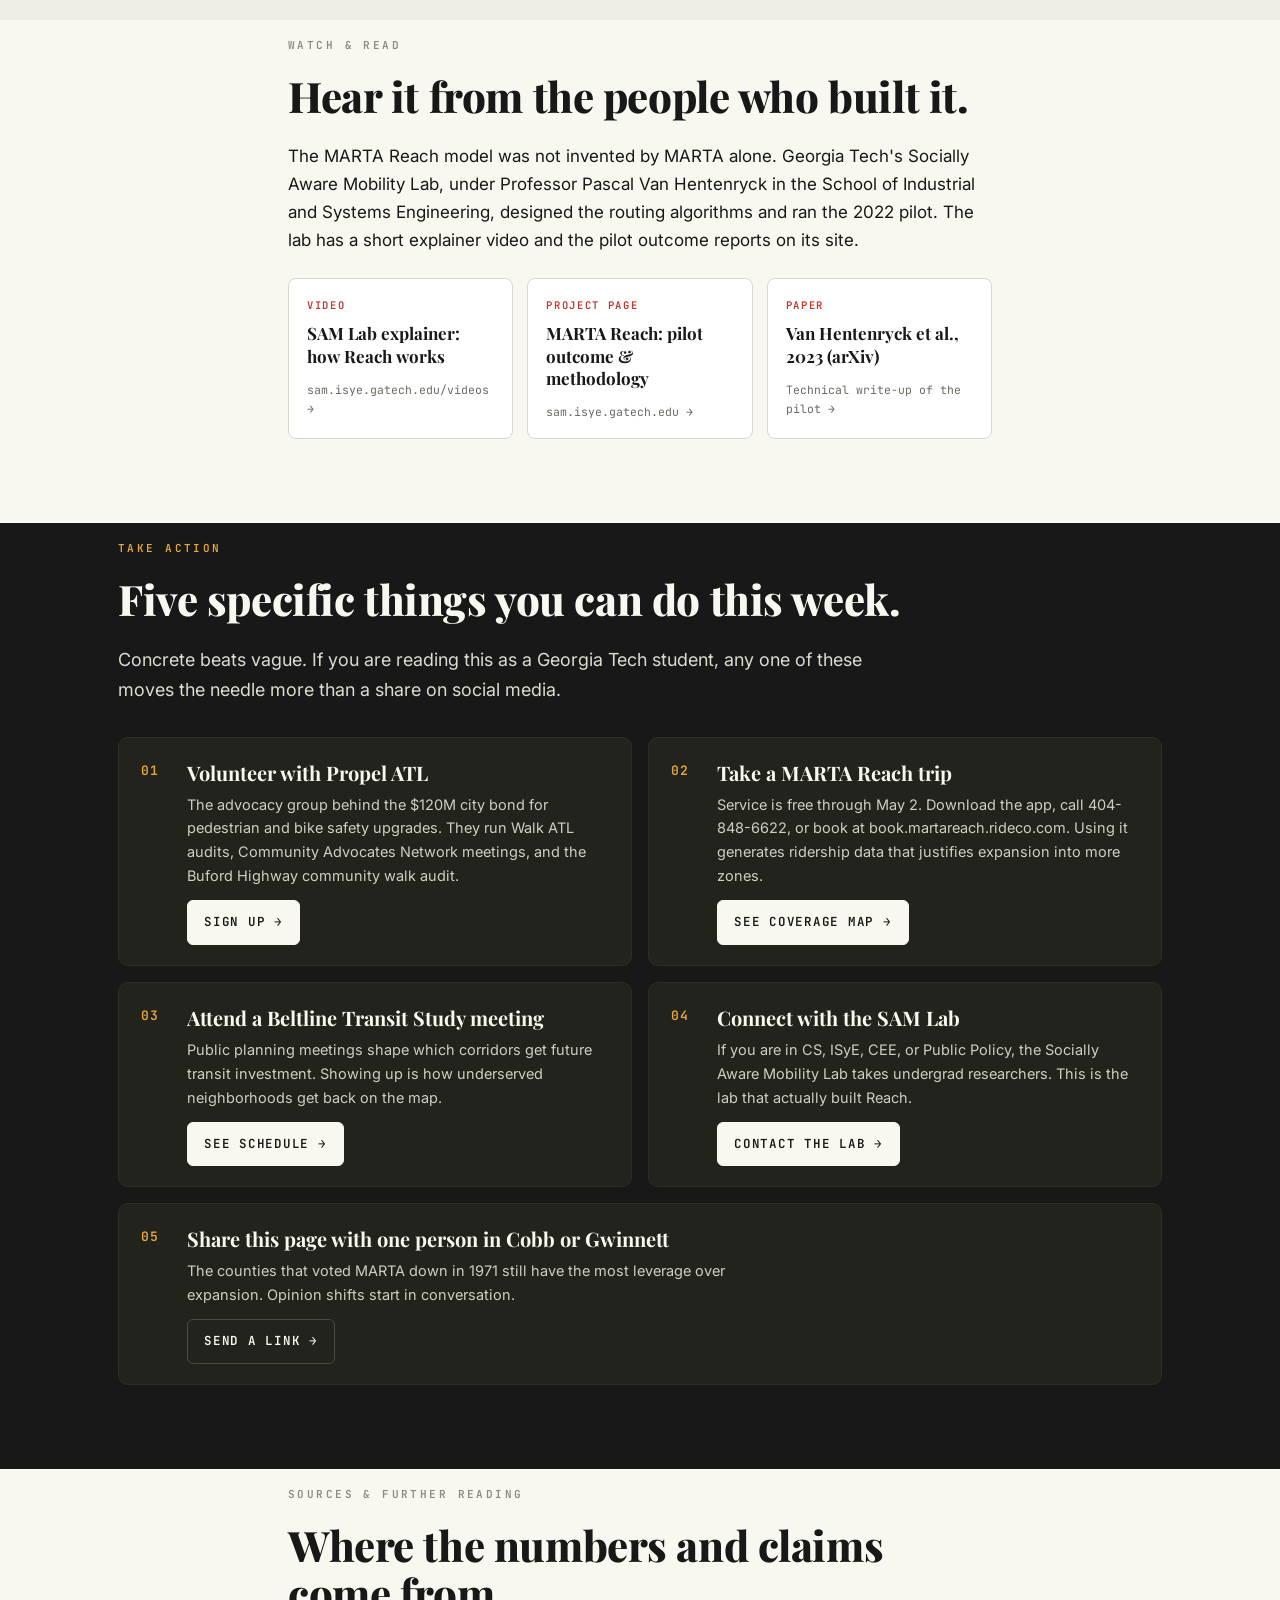
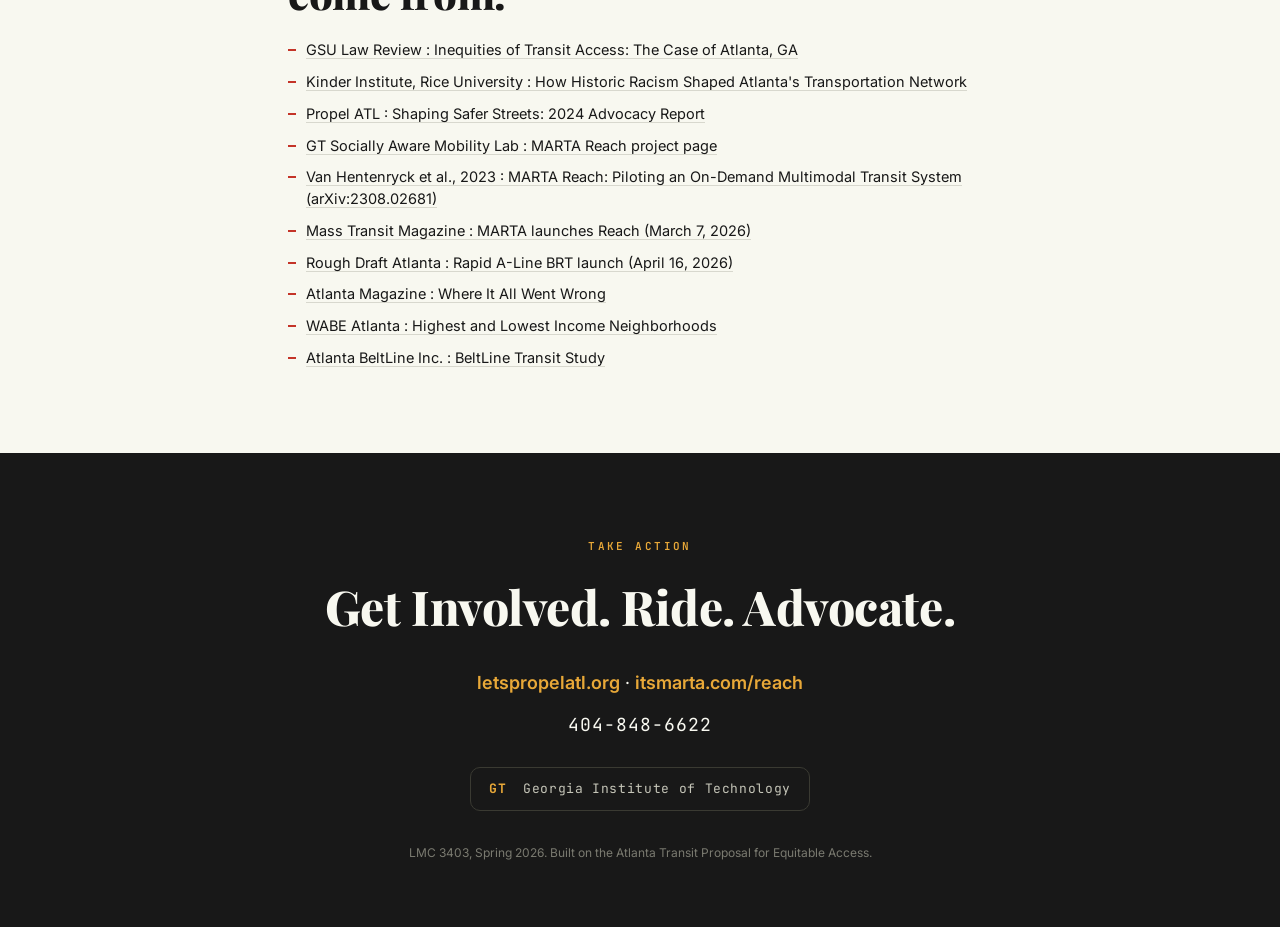
==== commit 690184cf: "small design changes" ====
--- a/index.html
+++ b/index.html
@@ -141,7 +141,7 @@
     </section>
 
     <section class="section section-dark reveal" id="act">
-      <div class="container narrow">
+      <div class="container">
         <p class="eyebrow eyebrow-gold">Take Action</p>
         <h2>Five specific things you can do this week.</h2>
         <p class="lede-dark">Concrete beats vague. If you are reading this as a Georgia Tech student, any one of these moves the needle more than a share on social media.</p>
--- a/style.css
+++ b/style.css
@@ -154,6 +154,7 @@
 .section-dark .eyebrow { color: var(--gold); }
 .section-dark h2 { color: var(--cream); }
 .section-dark p { color: #cfcec2; }
+.section-dark > .container > :is(.eyebrow, h2, .lede-dark) { max-width: 68ch; }
 .section-dark .lede-dark {
   font-size: 18px;
   color: #dcdccf;
@@ -361,6 +362,7 @@
   counter-reset: step;
   list-style: none;
   padding: 0;
+  grid-template-columns: repeat(2, minmax(0, 1fr));
   margin: 32px 0 0;
   display: grid;
   gap: 16px;
@@ -369,6 +371,8 @@
   counter-increment: step;
   background: #23231e;
   border: 1px solid #2e2e26;
+  display: flex;
+  flex-direction: column;
   border-radius: 10px;
   padding: 22px 22px 20px 68px;
   position: relative;
@@ -398,6 +402,9 @@
   margin: 0 0 12px;
   max-width: 62ch;
 }
+.actions li > .btn,
+.actions li > .btn-ghost-light { align-self: flex-start; margin-top: auto; }
+.actions li:last-child { grid-column: 1 / -1; }
 .actions .btn {
   background: var(--cream);
   color: var(--ink);
@@ -520,8 +527,10 @@
     padding: 22px;
   }
   .poster-card-thumb { aspect-ratio: 8.5 / 11; max-width: 320px; margin: 0 auto; }
+  .actions { grid-template-columns: 1fr; }
   .actions li { padding: 22px 20px 20px 58px; }
   .actions li::before { top: 22px; left: 20px; }
+  .actions li:last-child { grid-column: auto; }
   .link-cards { grid-template-columns: 1fr; }
 }
 
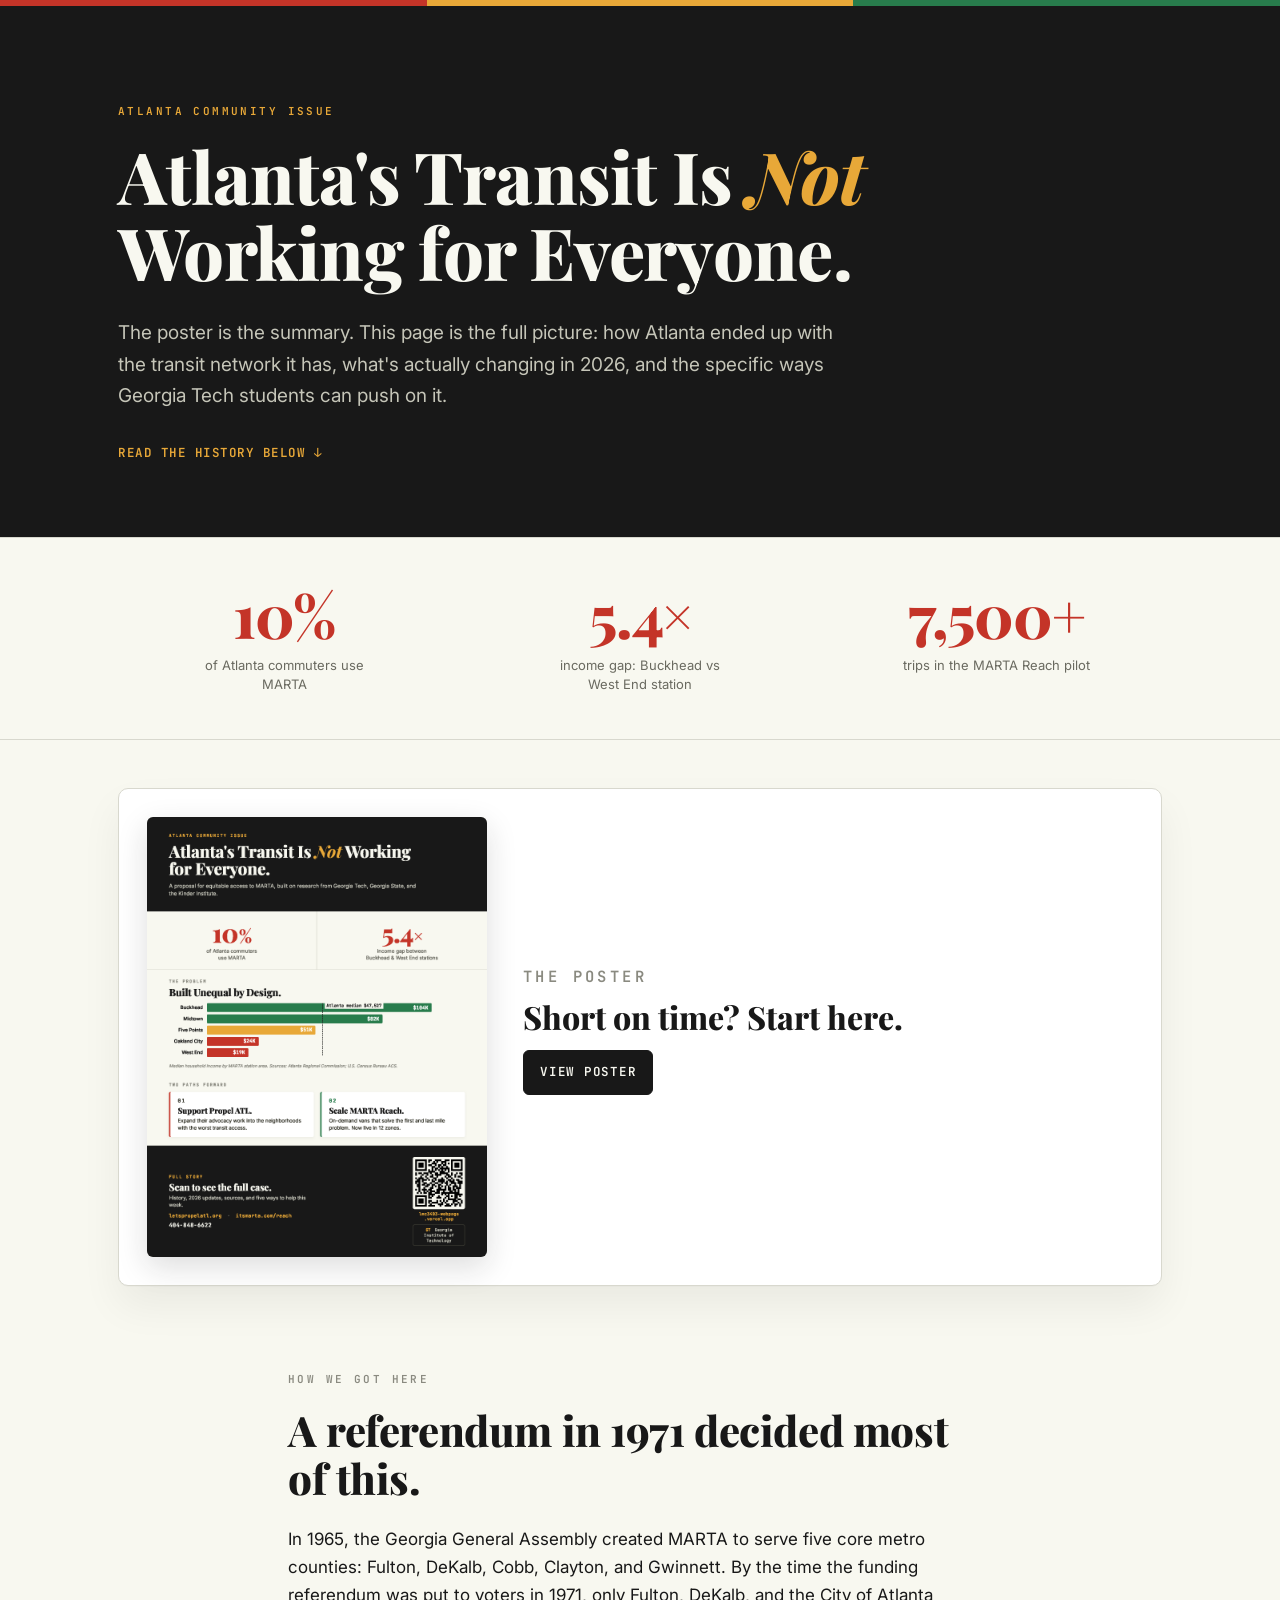
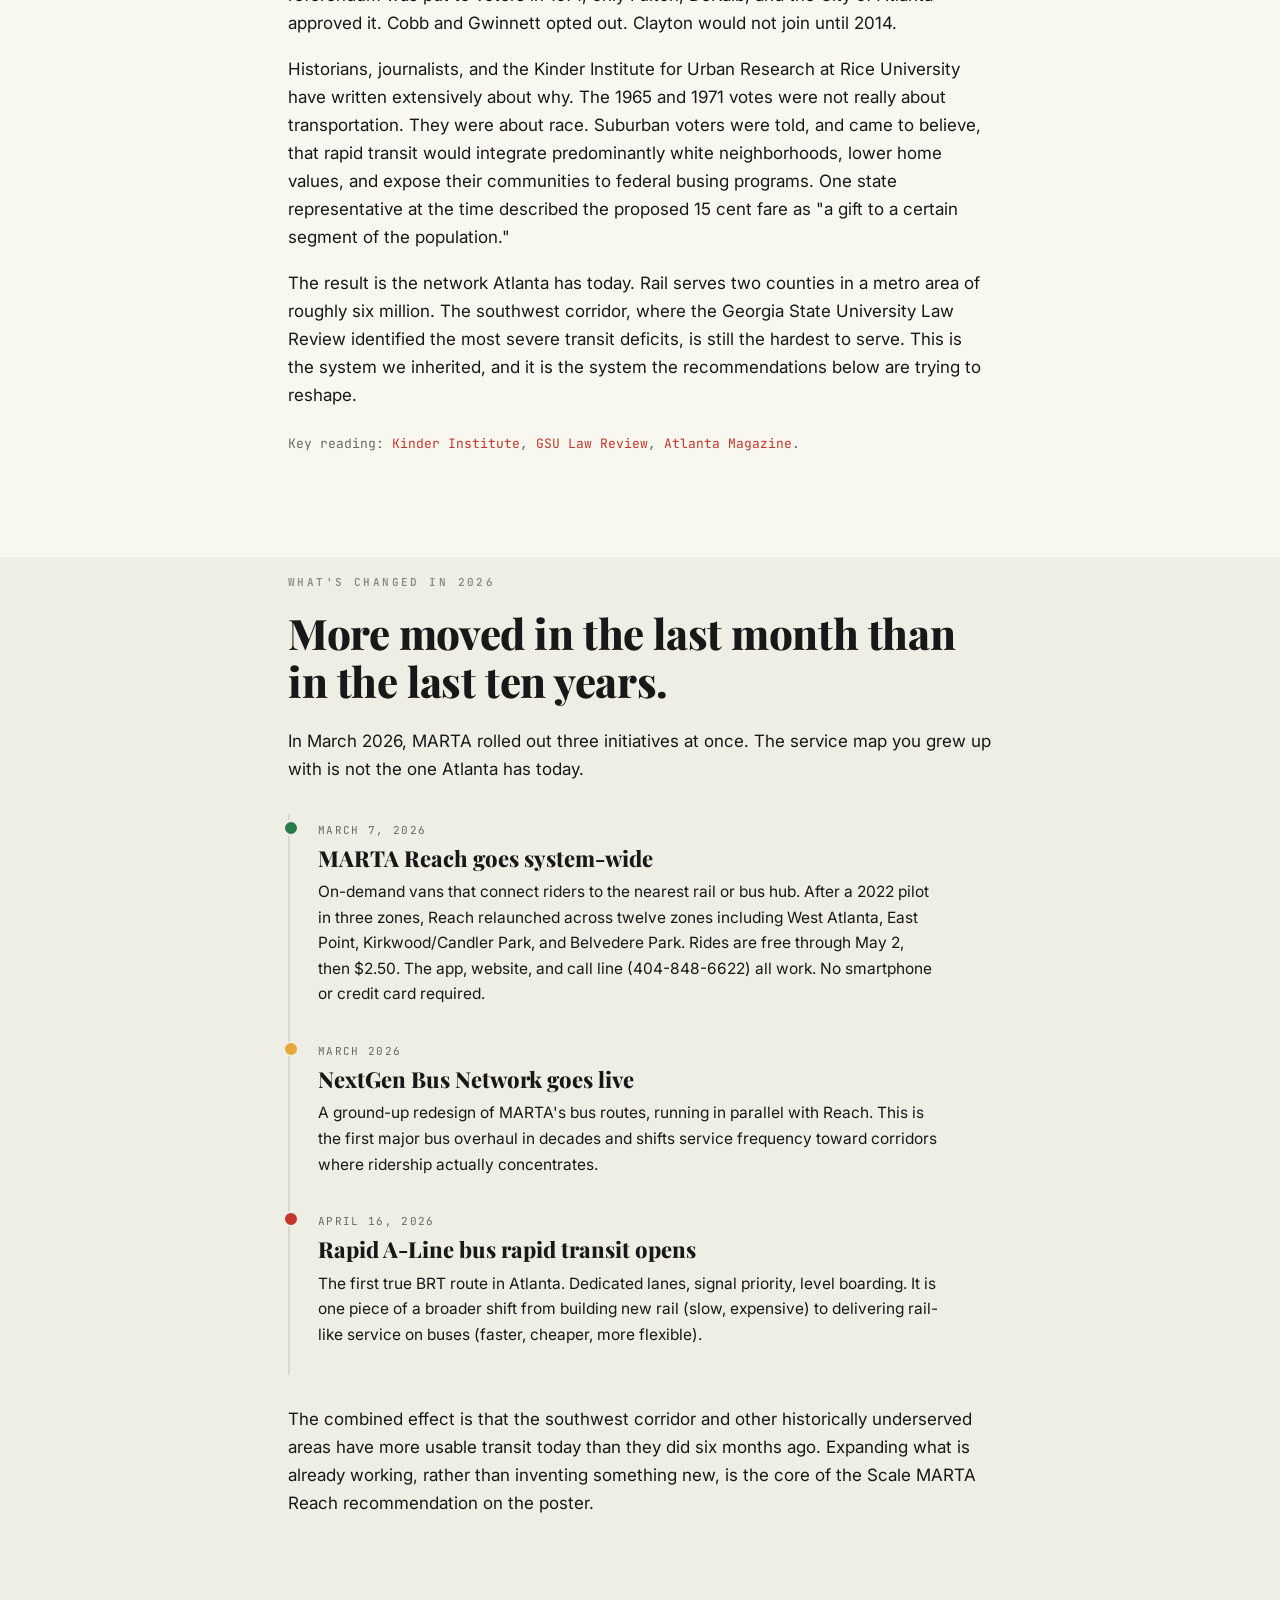
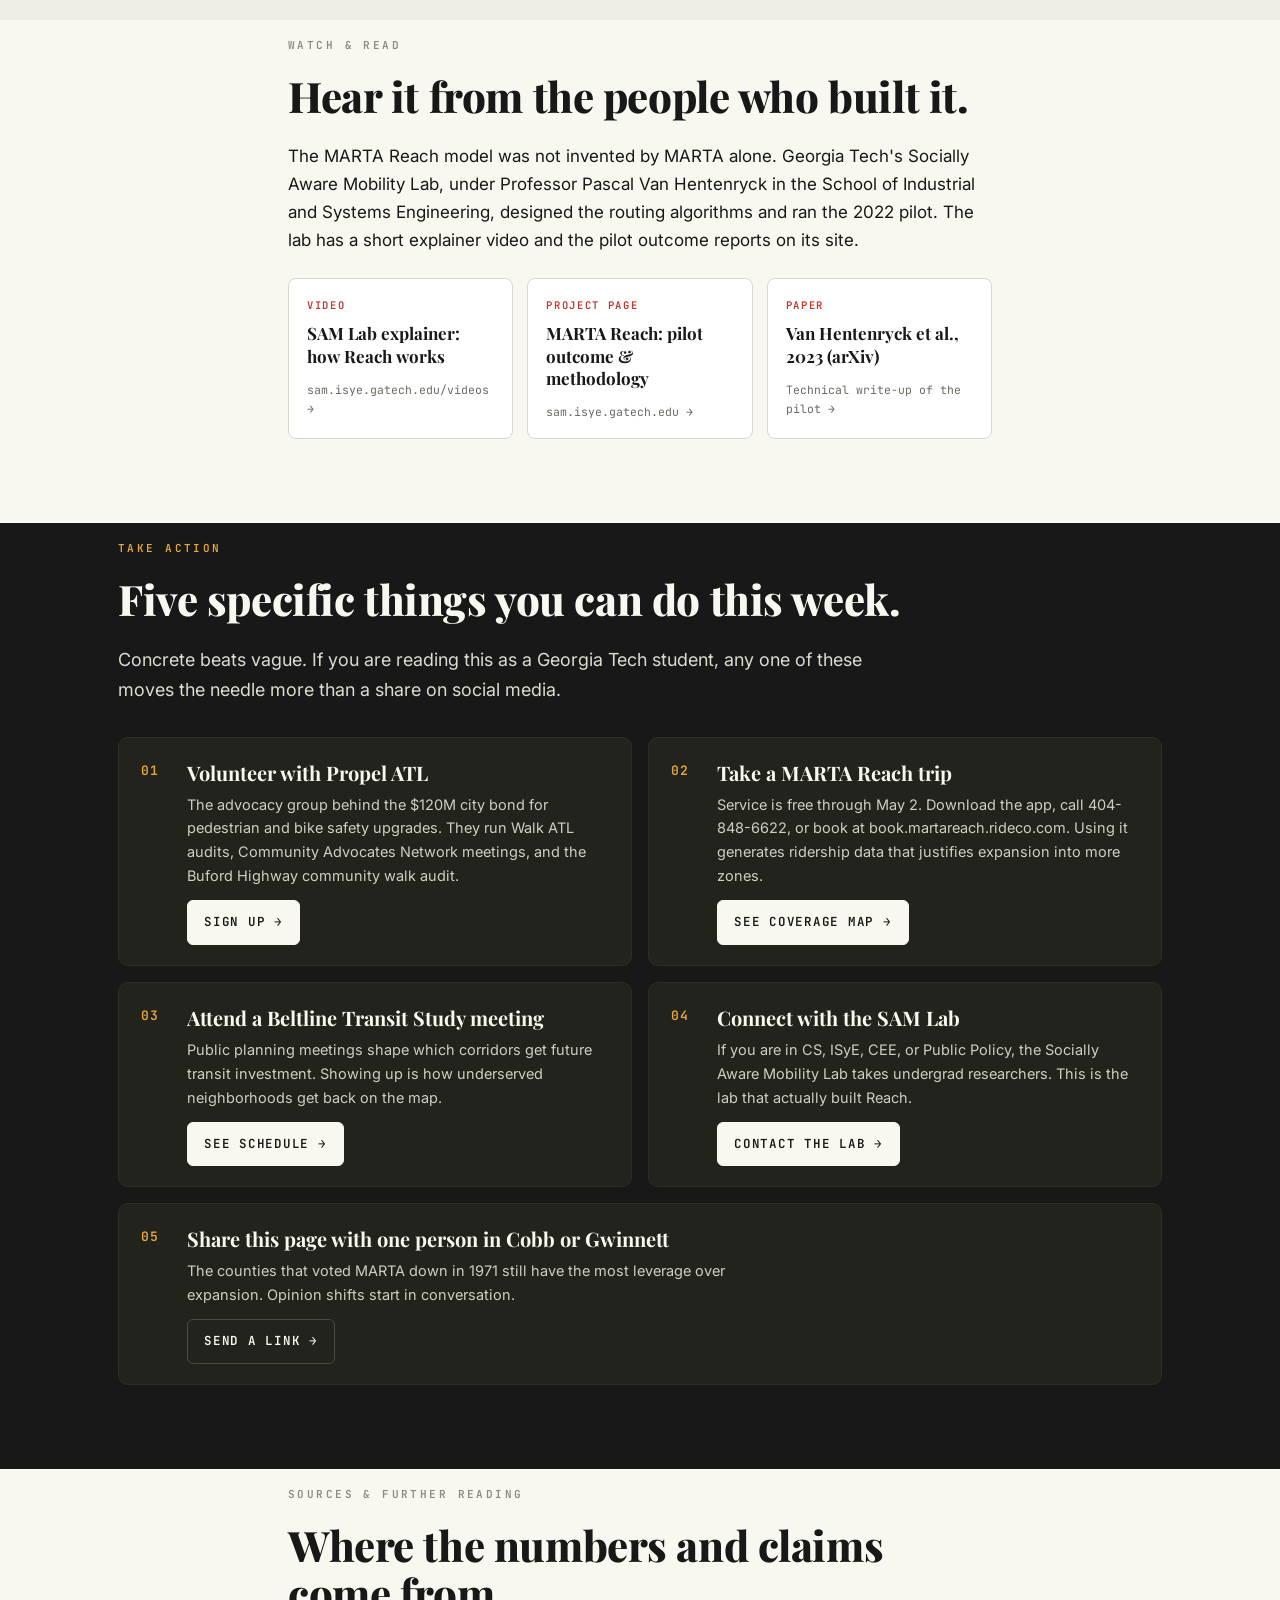
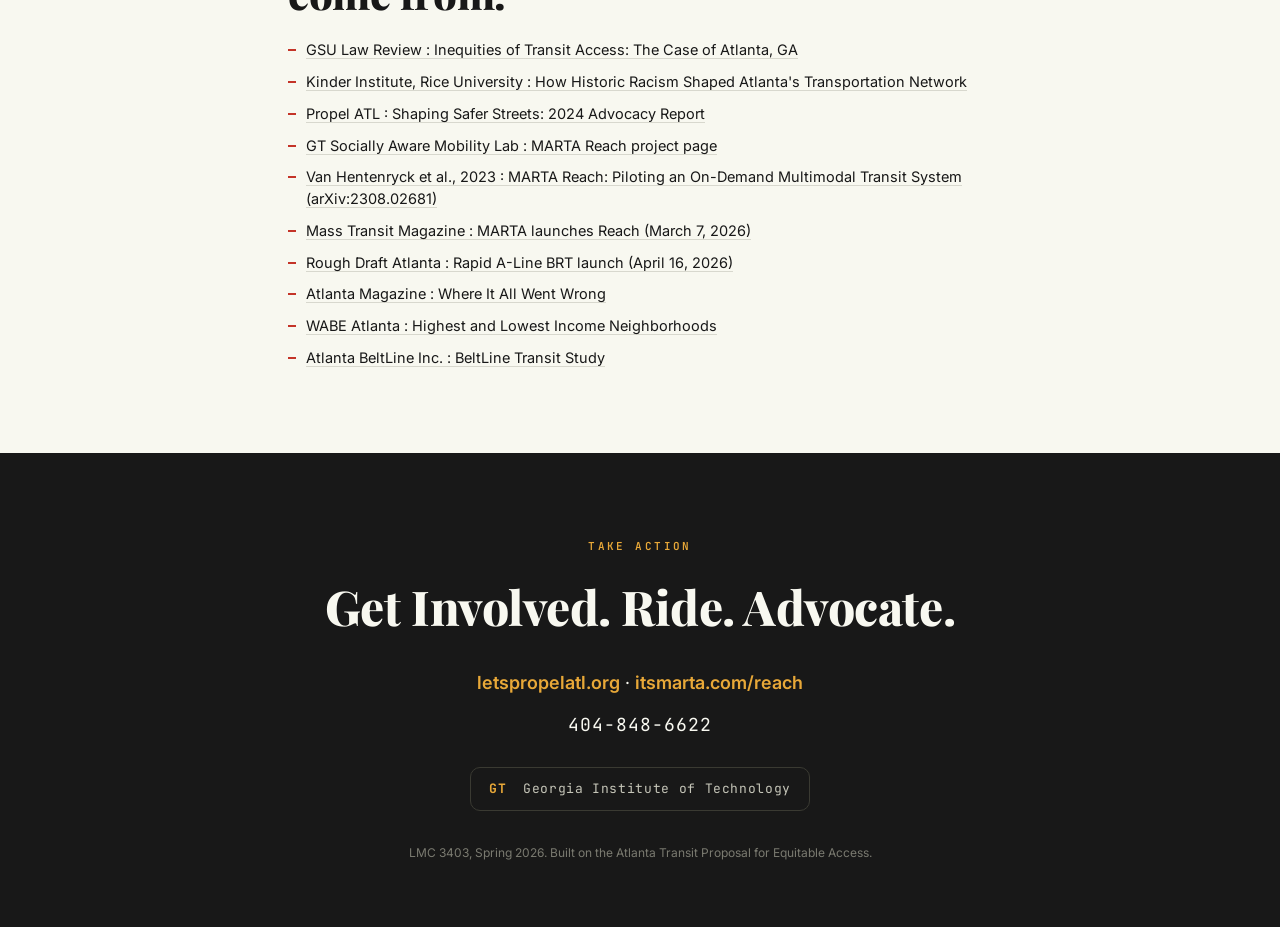
==== commit aada763f: "more nits" ====
--- a/index.html
+++ b/index.html
@@ -62,10 +62,8 @@
           <div class="poster-card-body">
             <p class="eyebrow">The Poster</p>
             <h2>Short on time? Start here.</h2>
-            <p>Our visual poster condenses the full argument, the numbers, and the two recommendations onto a single page. Open it for the headline case, then keep scrolling for the context that could not fit on a poster.</p>
             <p class="poster-card-actions">
-              <a class="btn" href="/poster.pdf" target="_blank" rel="noopener">Download poster PDF</a>
-              <a class="btn-ghost" href="/poster.png" target="_blank" rel="noopener">View image</a>
+              <a class="btn" href="/poster.png" target="_blank" rel="noopener">View Poster</a>
             </p>
           </div>
         </aside>
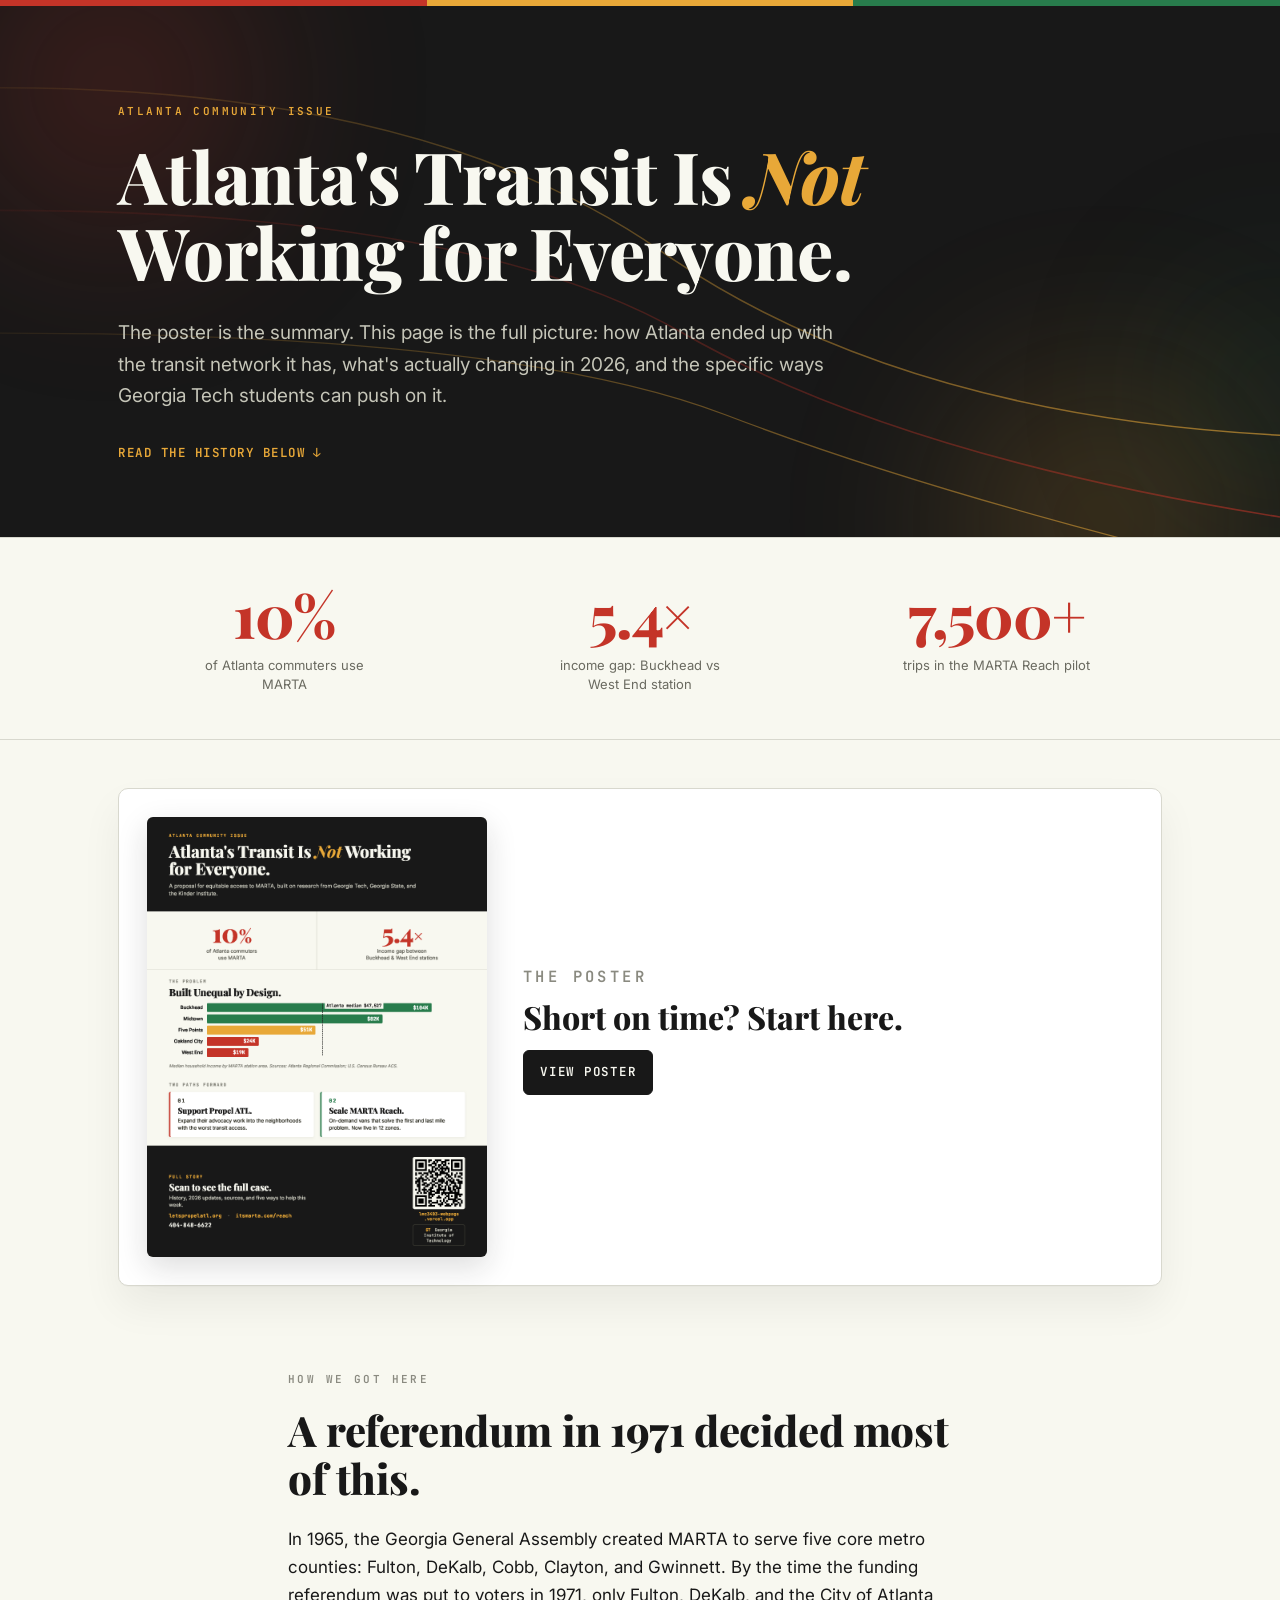
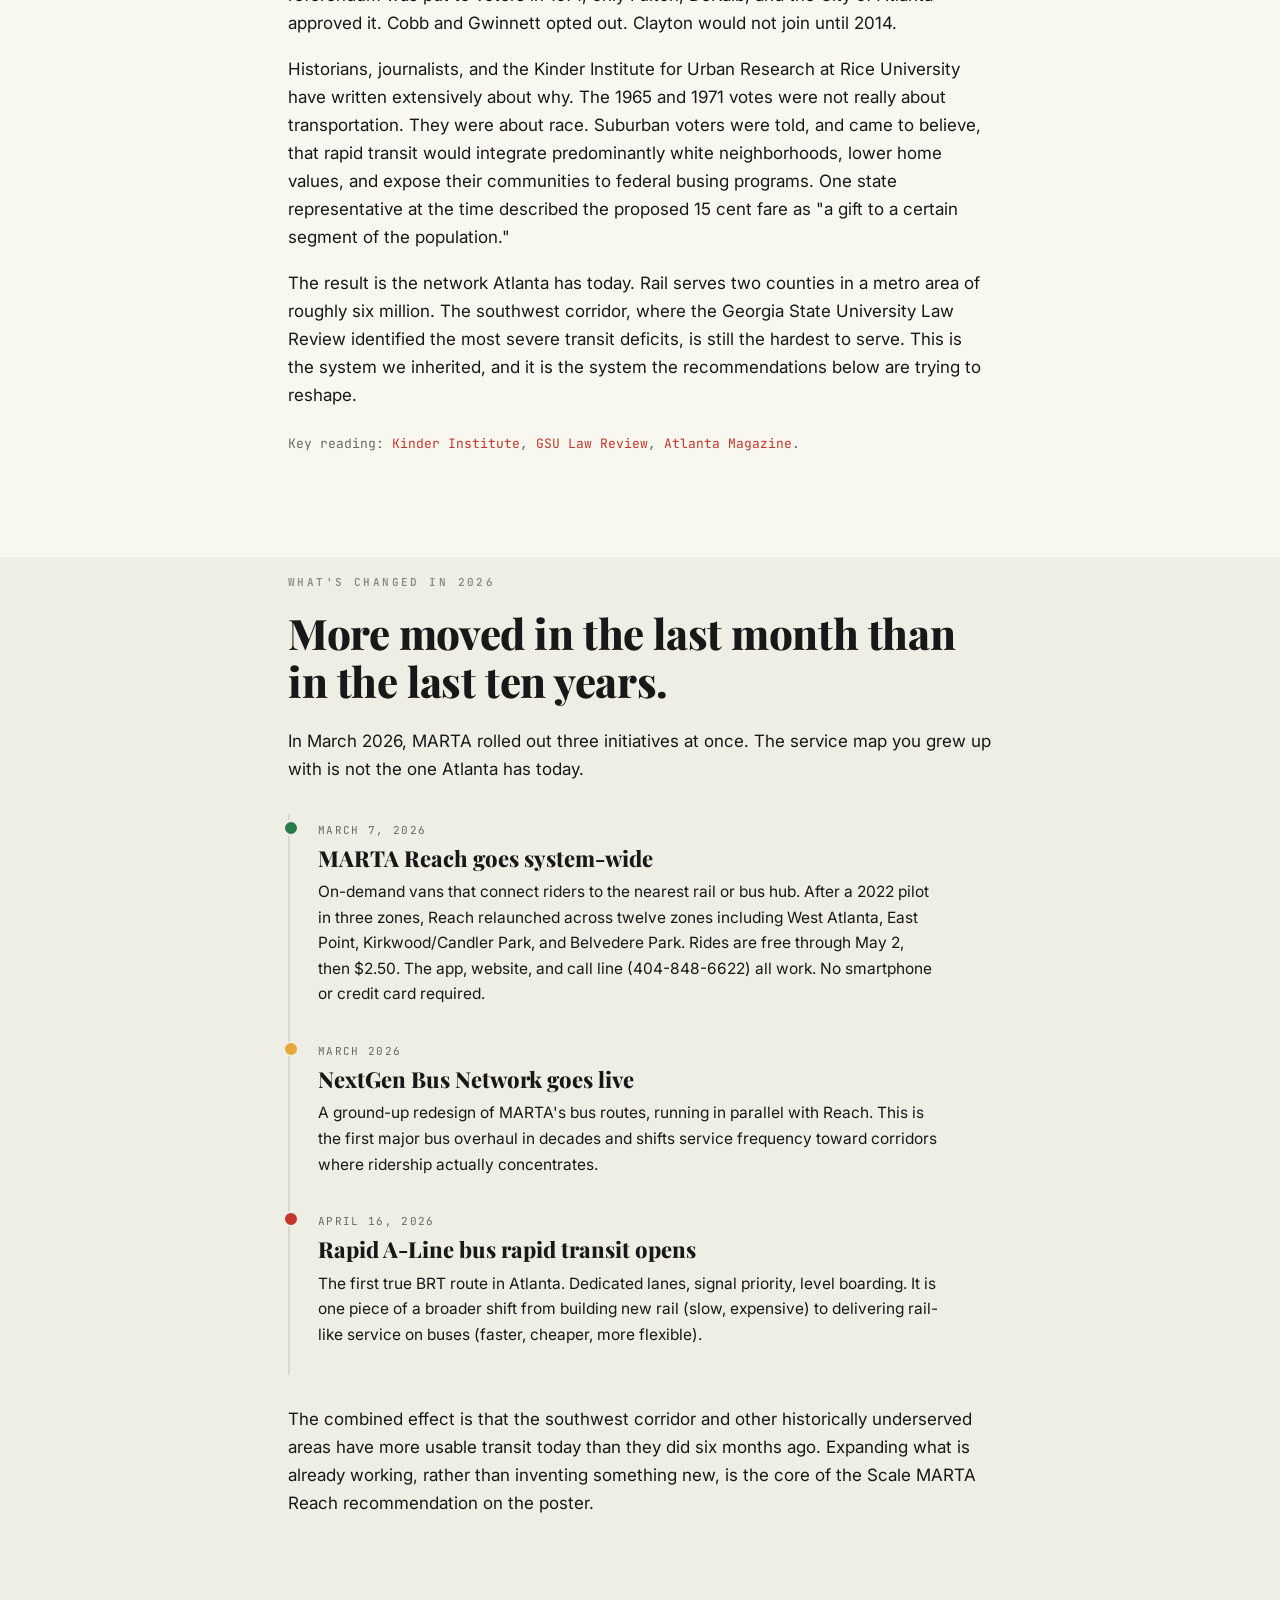
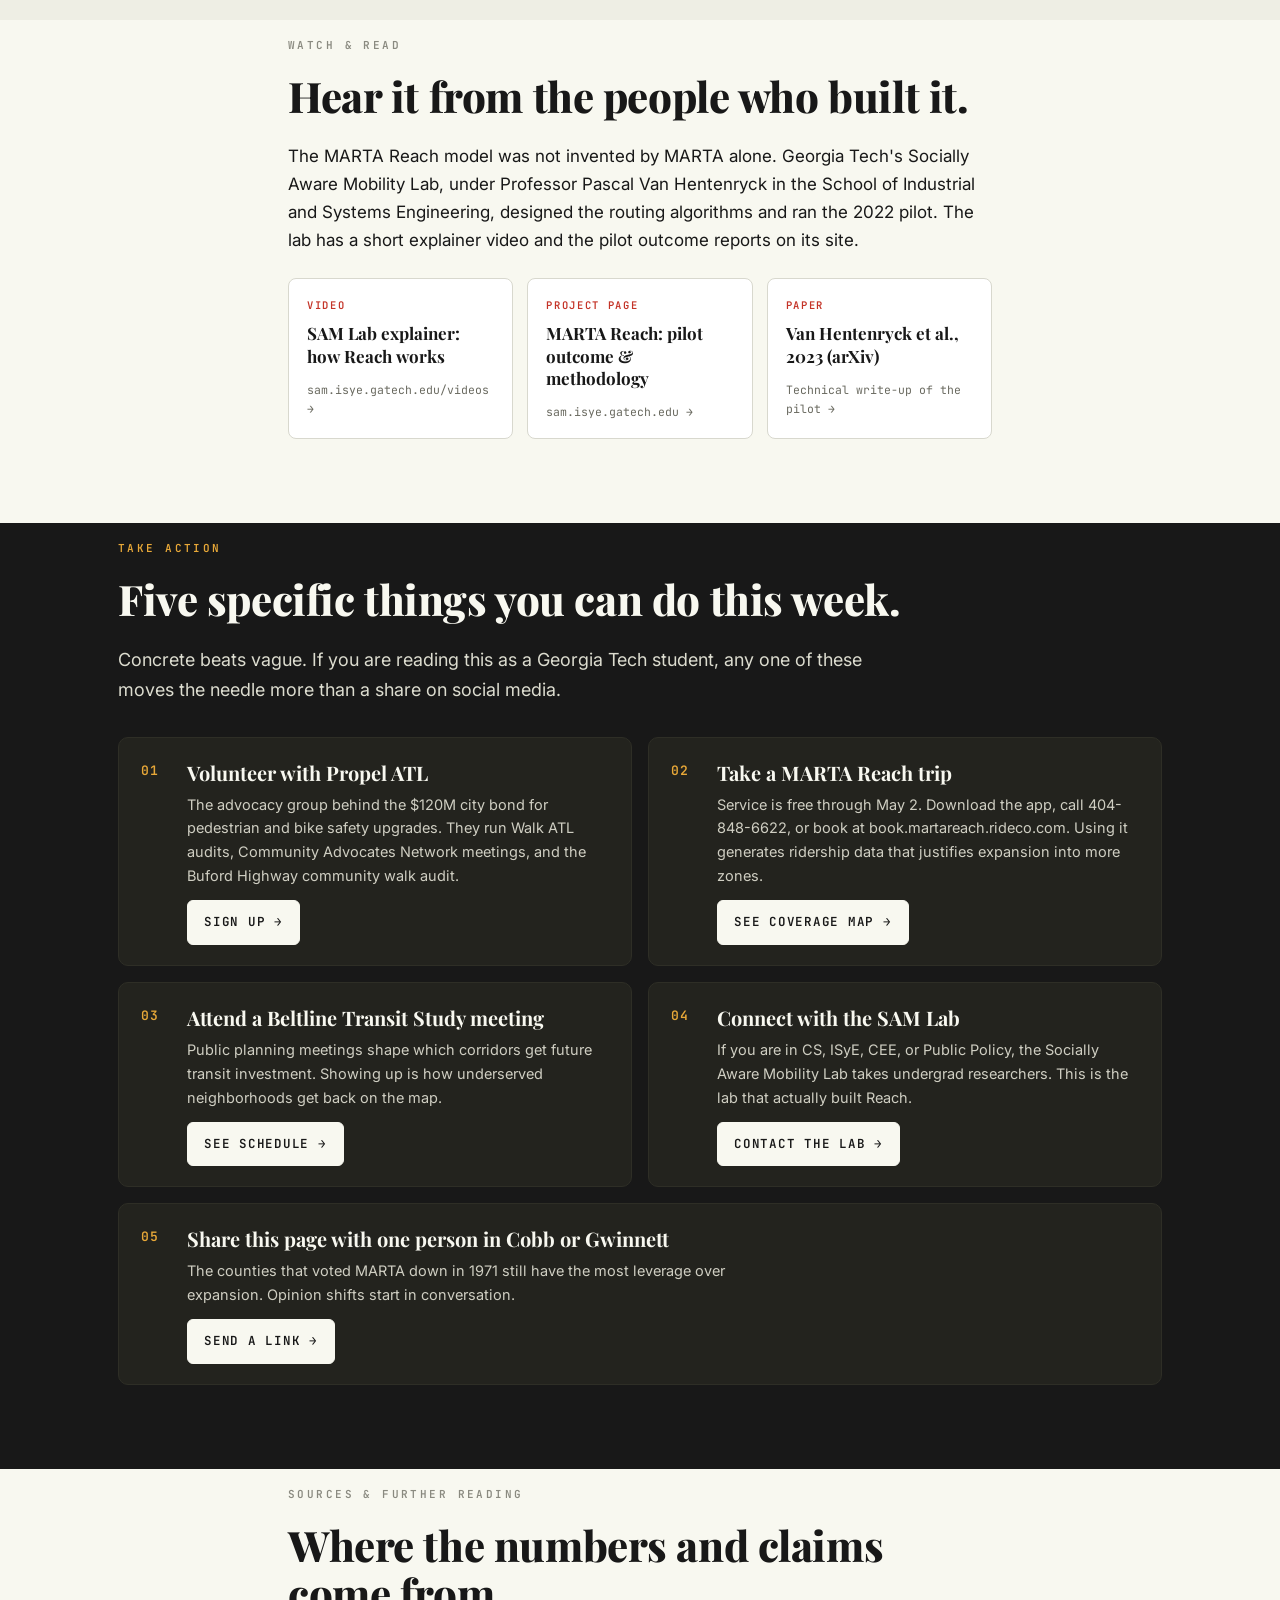
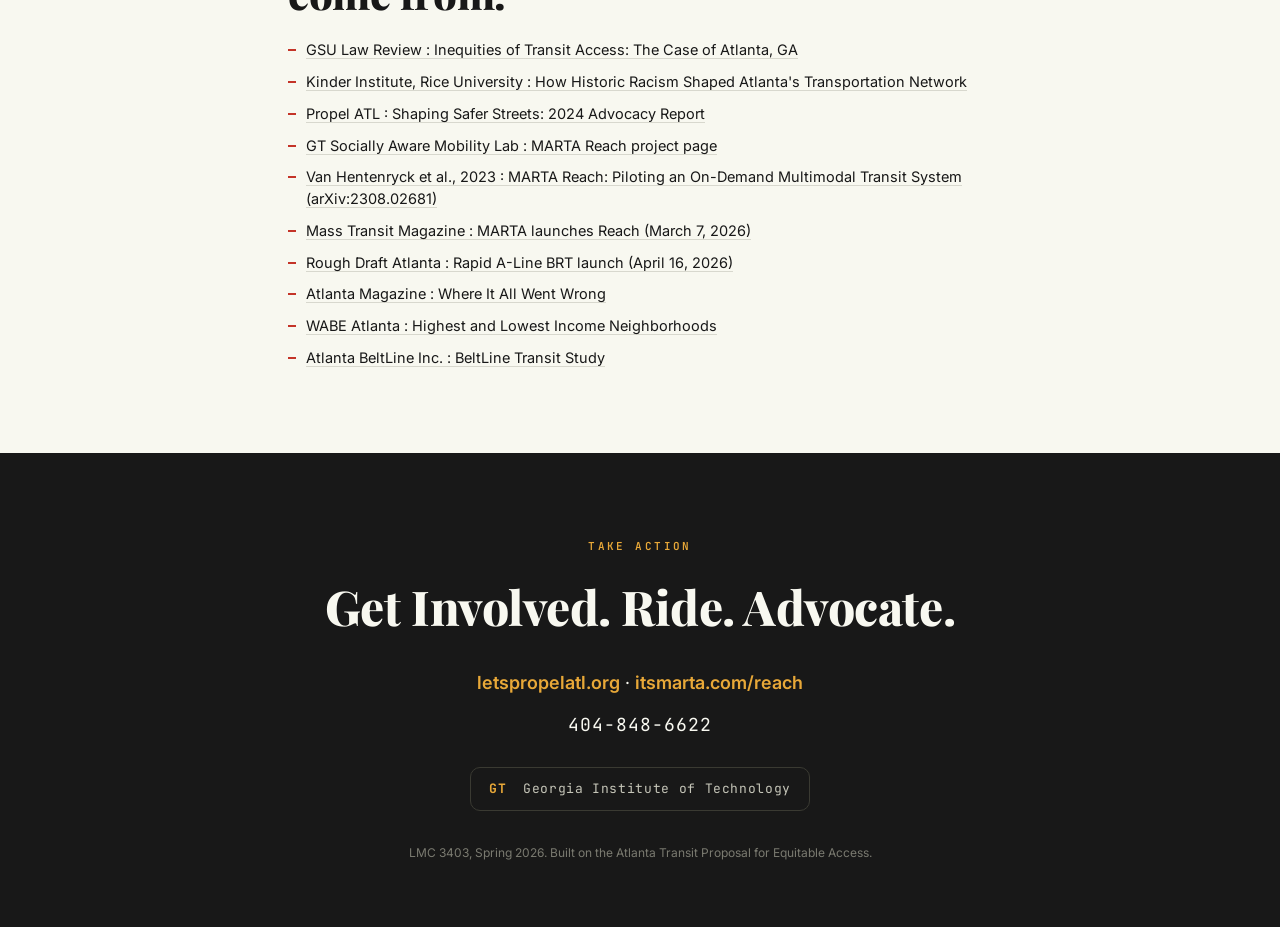
==== commit 4270fee4: "design changes" ====
--- a/index.html
+++ b/index.html
@@ -16,6 +16,8 @@
   <link rel="stylesheet" href="/style.css" />
 </head>
 <body>
+  <div class="scroll-progress" aria-hidden="true"></div>
+
   <div class="stripe" aria-hidden="true">
     <span style="background:#c43428"></span>
     <span style="background:#e8a838"></span>
@@ -23,11 +25,33 @@
   </div>
 
   <header class="hero">
+    <div class="hero-orbs" aria-hidden="true">
+      <span class="orb orb-red"></span>
+      <span class="orb orb-gold"></span>
+      <span class="orb orb-green"></span>
+    </div>
+    <svg class="hero-rails" aria-hidden="true" viewBox="0 0 1200 520" preserveAspectRatio="none">
+      <defs>
+        <linearGradient id="rail-fade" x1="0" x2="1">
+          <stop offset="0%" stop-color="#e8a838" stop-opacity="0.08" />
+          <stop offset="45%" stop-color="#e8a838" stop-opacity="0.32" />
+          <stop offset="100%" stop-color="#e8a838" stop-opacity="0.6" />
+        </linearGradient>
+        <linearGradient id="rail-red" x1="0" x2="1">
+          <stop offset="0%" stop-color="#c43428" stop-opacity="0.08" />
+          <stop offset="60%" stop-color="#c43428" stop-opacity="0.32" />
+          <stop offset="100%" stop-color="#c43428" stop-opacity="0.55" />
+        </linearGradient>
+      </defs>
+      <path d="M0 80 Q 400 80 620 240 T 1200 420" fill="none" stroke="url(#rail-fade)" stroke-width="1.5" />
+      <path d="M0 200 Q 440 200 640 320 T 1200 500" fill="none" stroke="url(#rail-red)" stroke-width="1.5" />
+      <path d="M0 320 Q 480 320 680 400 T 1200 560" fill="none" stroke="url(#rail-fade)" stroke-width="1.2" />
+    </svg>
     <div class="container">
       <p class="eyebrow">Atlanta Community Issue</p>
       <h1>Atlanta's Transit Is <em>Not</em> Working for Everyone.</h1>
       <p class="lede">The poster is the summary. This page is the full picture: how Atlanta ended up with the transit network it has, what's actually changing in 2026, and the specific ways Georgia Tech students can push on it.</p>
-      <p class="hero-cta"><a href="#history" class="hero-link">Read the history below <span aria-hidden="true">&darr;</span></a></p>
+      <p class="hero-cta"><a href="#history" class="hero-link">Read the history below <span class="arrow" aria-hidden="true">&darr;</span></a></p>
     </div>
   </header>
 
@@ -168,7 +192,7 @@
           <li>
             <h3>Share this page with one person in Cobb or Gwinnett</h3>
             <p>The counties that voted MARTA down in 1971 still have the most leverage over expansion. Opinion shifts start in conversation.</p>
-            <a class="btn btn-ghost-light" href="mailto:?subject=Atlanta%20transit%20is%20not%20working%20for%20everyone&body=Take%20two%20minutes%20with%20this%3A%20%0Ahttps%3A%2F%2Flmc3403-webpage.vercel.app" target="_blank" rel="noopener">Send a link &rarr;</a>
+            <a class="btn" href="mailto:?subject=Atlanta%20transit%20is%20not%20working%20for%20everyone&body=Take%20two%20minutes%20with%20this%3A%20%0Ahttps%3A%2F%2Flmc3403-webpage.vercel.app" target="_blank" rel="noopener">Send a link &rarr;</a>
           </li>
         </ol>
       </div>
--- a/style.css
+++ b/style.css
@@ -55,11 +55,86 @@
 }
 .eyebrow-gold { color: var(--gold); }
 
+/* scroll progress bar (top) */
+.scroll-progress {
+  position: fixed;
+  top: 0; left: 0; right: 0;
+  height: 3px;
+  background: linear-gradient(90deg, var(--red) 0%, var(--gold) 50%, var(--green) 100%);
+  transform-origin: left center;
+  transform: scaleX(0);
+  z-index: 1000;
+  pointer-events: none;
+  will-change: transform;
+}
+
 /* hero */
 .hero {
   background: var(--ink);
   color: var(--cream);
   padding: 96px 0 72px;
+  position: relative;
+  overflow: hidden;
+  isolation: isolate;
+}
+.hero > .container { position: relative; z-index: 2; }
+
+/* ambient drifting colored orbs behind hero */
+.hero-orbs {
+  position: absolute;
+  inset: 0;
+  z-index: 0;
+  pointer-events: none;
+}
+.hero-orbs .orb {
+  position: absolute;
+  display: block;
+  width: 38rem;
+  height: 38rem;
+  border-radius: 50%;
+  filter: blur(90px);
+  opacity: 0.32;
+  will-change: transform;
+}
+.hero-orbs .orb-red {
+  background: radial-gradient(closest-side, #c43428, transparent 70%);
+  top: -14rem; left: -12rem;
+  animation: drift-a 22s ease-in-out infinite alternate;
+}
+.hero-orbs .orb-gold {
+  background: radial-gradient(closest-side, #e8a838, transparent 70%);
+  bottom: -18rem; right: -8rem;
+  opacity: 0.28;
+  animation: drift-b 26s ease-in-out infinite alternate;
+}
+.hero-orbs .orb-green {
+  background: radial-gradient(closest-side, #287c4c, transparent 70%);
+  top: 30%; right: -14rem;
+  opacity: 0.22;
+  width: 28rem; height: 28rem;
+  animation: drift-c 30s ease-in-out infinite alternate;
+}
+@keyframes drift-a {
+  0% { transform: translate(0, 0) scale(1); }
+  100% { transform: translate(4rem, 2rem) scale(1.08); }
+}
+@keyframes drift-b {
+  0% { transform: translate(0, 0) scale(1); }
+  100% { transform: translate(-3rem, -2rem) scale(1.05); }
+}
+@keyframes drift-c {
+  0% { transform: translate(0, 0) scale(1); }
+  100% { transform: translate(-2rem, 3rem) scale(0.95); }
+}
+
+/* decorative rail lines sweeping across hero, full bleed */
+.hero-rails {
+  position: absolute;
+  inset: 0;
+  width: 100%;
+  height: 100%;
+  z-index: 1;
+  pointer-events: none;
 }
 .hero h1 {
   font-family: var(--serif);
@@ -89,6 +164,17 @@
   color: var(--gold);
   letter-spacing: 0.04em;
   text-transform: uppercase;
+  display: inline-flex;
+  align-items: center;
+  gap: 8px;
+}
+.hero-link .arrow {
+  display: inline-block;
+  animation: arrow-bounce 1.8s ease-in-out infinite;
+}
+@keyframes arrow-bounce {
+  0%, 100% { transform: translateY(0); }
+  50% { transform: translateY(4px); }
 }
 
 /* full-bleed stats strip (cream, end-to-end) */
@@ -217,6 +303,7 @@
 }
 
 .btn {
+  position: relative;
   display: inline-block;
   font-family: var(--mono);
   font-size: 12.5px;
@@ -228,10 +315,21 @@
   border-radius: 6px;
   border: 1px solid var(--ink);
   text-decoration: none;
-  transition: transform 150ms ease, background 150ms ease;
+  transition: transform 220ms cubic-bezier(.2,.8,.2,1), background 220ms ease, box-shadow 260ms ease, color 220ms ease;
   font-weight: 600;
 }
-.btn:hover { background: #000; transform: translateY(-1px); text-decoration: none; color: var(--cream); }
+.btn:hover {
+  background: #000;
+  transform: translateY(-2px);
+  text-decoration: none;
+  color: var(--cream);
+  box-shadow: 0 6px 14px rgba(0, 0, 0, 0.18);
+}
+.btn:active { transform: translateY(0); box-shadow: 0 2px 6px rgba(0,0,0,0.12); }
+.section-dark .btn:hover,
+.actions .btn:hover {
+  box-shadow: 0 6px 16px rgba(0, 0, 0, 0.5);
+}
 
 .btn-ghost {
   display: inline-block;
@@ -502,6 +600,85 @@
   opacity: 1;
   transform: none;
   transition: opacity 600ms ease, transform 600ms cubic-bezier(.2,.8,.2,1);
+}
+
+/* staggered child entrance: children of a revealed section fade-up one-by-one */
+html.js .reveal .link-cards > *,
+html.js .reveal .actions > *,
+html.js .reveal .timeline > *,
+html.js .reveal .sources > * {
+  opacity: 0;
+  transform: translateY(20px);
+  transition: opacity 560ms cubic-bezier(.2,.8,.2,1), transform 560ms cubic-bezier(.2,.8,.2,1);
+}
+html.js .reveal.in-view .link-cards > *,
+html.js .reveal.in-view .actions > *,
+html.js .reveal.in-view .timeline > *,
+html.js .reveal.in-view .sources > * {
+  opacity: 1;
+  transform: none;
+}
+html.js .reveal.in-view .link-cards > *:nth-child(1),
+html.js .reveal.in-view .actions > *:nth-child(1),
+html.js .reveal.in-view .timeline > *:nth-child(1),
+html.js .reveal.in-view .sources > *:nth-child(1) { transition-delay: 120ms; }
+html.js .reveal.in-view .link-cards > *:nth-child(2),
+html.js .reveal.in-view .actions > *:nth-child(2),
+html.js .reveal.in-view .timeline > *:nth-child(2),
+html.js .reveal.in-view .sources > *:nth-child(2) { transition-delay: 210ms; }
+html.js .reveal.in-view .link-cards > *:nth-child(3),
+html.js .reveal.in-view .actions > *:nth-child(3),
+html.js .reveal.in-view .timeline > *:nth-child(3),
+html.js .reveal.in-view .sources > *:nth-child(3) { transition-delay: 300ms; }
+html.js .reveal.in-view .actions > *:nth-child(4),
+html.js .reveal.in-view .sources > *:nth-child(4) { transition-delay: 390ms; }
+html.js .reveal.in-view .actions > *:nth-child(5),
+html.js .reveal.in-view .sources > *:nth-child(5) { transition-delay: 480ms; }
+html.js .reveal.in-view .sources > *:nth-child(n+6) { transition-delay: 560ms; }
+
+/* richer card hovers: gold accent line + deeper shadow */
+.link-card { position: relative; overflow: hidden; }
+.link-card::after {
+  content: "";
+  position: absolute;
+  left: 0; bottom: 0;
+  height: 3px;
+  width: 100%;
+  background: linear-gradient(90deg, var(--red), var(--gold) 50%, var(--green));
+  transform: scaleX(0);
+  transform-origin: left center;
+  transition: transform 380ms cubic-bezier(.2,.8,.2,1);
+}
+.link-card:hover::after { transform: scaleX(1); }
+.link-card:hover .link-card-title { color: var(--red); }
+.link-card .link-card-title { transition: color 220ms ease; }
+
+.actions li {
+  transition: transform 260ms cubic-bezier(.2,.8,.2,1), border-color 260ms ease, background 260ms ease;
+}
+.actions li:hover {
+  transform: translateY(-3px);
+  border-color: var(--gold);
+  background: #2a2a22;
+}
+.actions li::after {
+  content: "";
+  position: absolute;
+  left: 0; top: 14px; bottom: 14px;
+  width: 3px;
+  border-radius: 2px;
+  background: var(--gold);
+  opacity: 0;
+  transform: scaleY(0.4);
+  transform-origin: center;
+  transition: opacity 260ms ease, transform 260ms cubic-bezier(.2,.8,.2,1);
+}
+.actions li:hover::after { opacity: 1; transform: scaleY(1); }
+
+.poster-card-thumb { transition: transform 320ms cubic-bezier(.2,.8,.2,1), box-shadow 320ms ease; }
+.poster-card-thumb:hover {
+  transform: translateY(-4px);
+  box-shadow: 0 18px 48px rgba(24,24,24,.22);
 }
 
 /* responsive */
@@ -543,4 +720,11 @@
 @media (prefers-reduced-motion: reduce) {
   html.js .reveal:not(.in-view),
   html.js .reveal.in-view { transition: none; opacity: 1; transform: none; }
-}
+  html.js .reveal .link-cards > *,
+  html.js .reveal .actions > *,
+  html.js .reveal .timeline > *,
+  html.js .reveal .sources > * { opacity: 1; transform: none; transition: none; }
+  .hero-orbs .orb,
+  .hero-link .arrow { animation: none; }
+  .scroll-progress { transition: none; }
+}
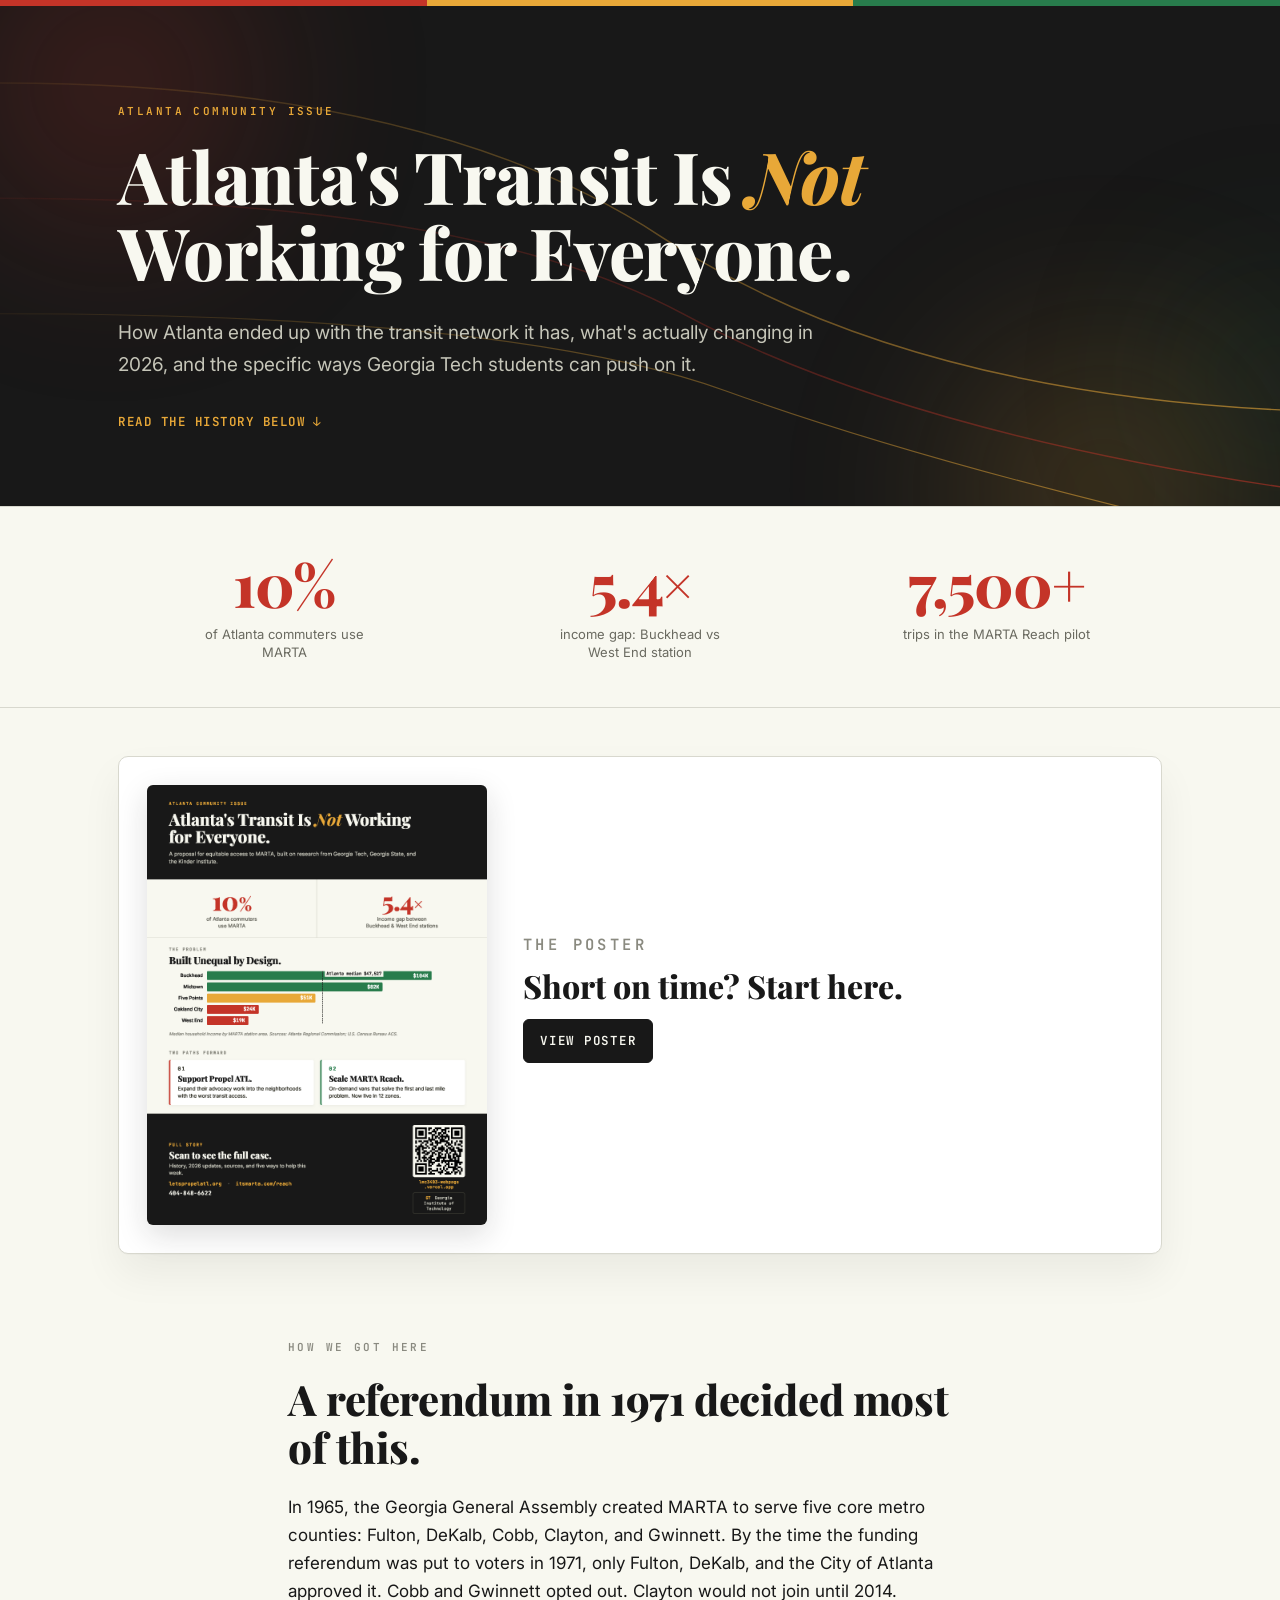
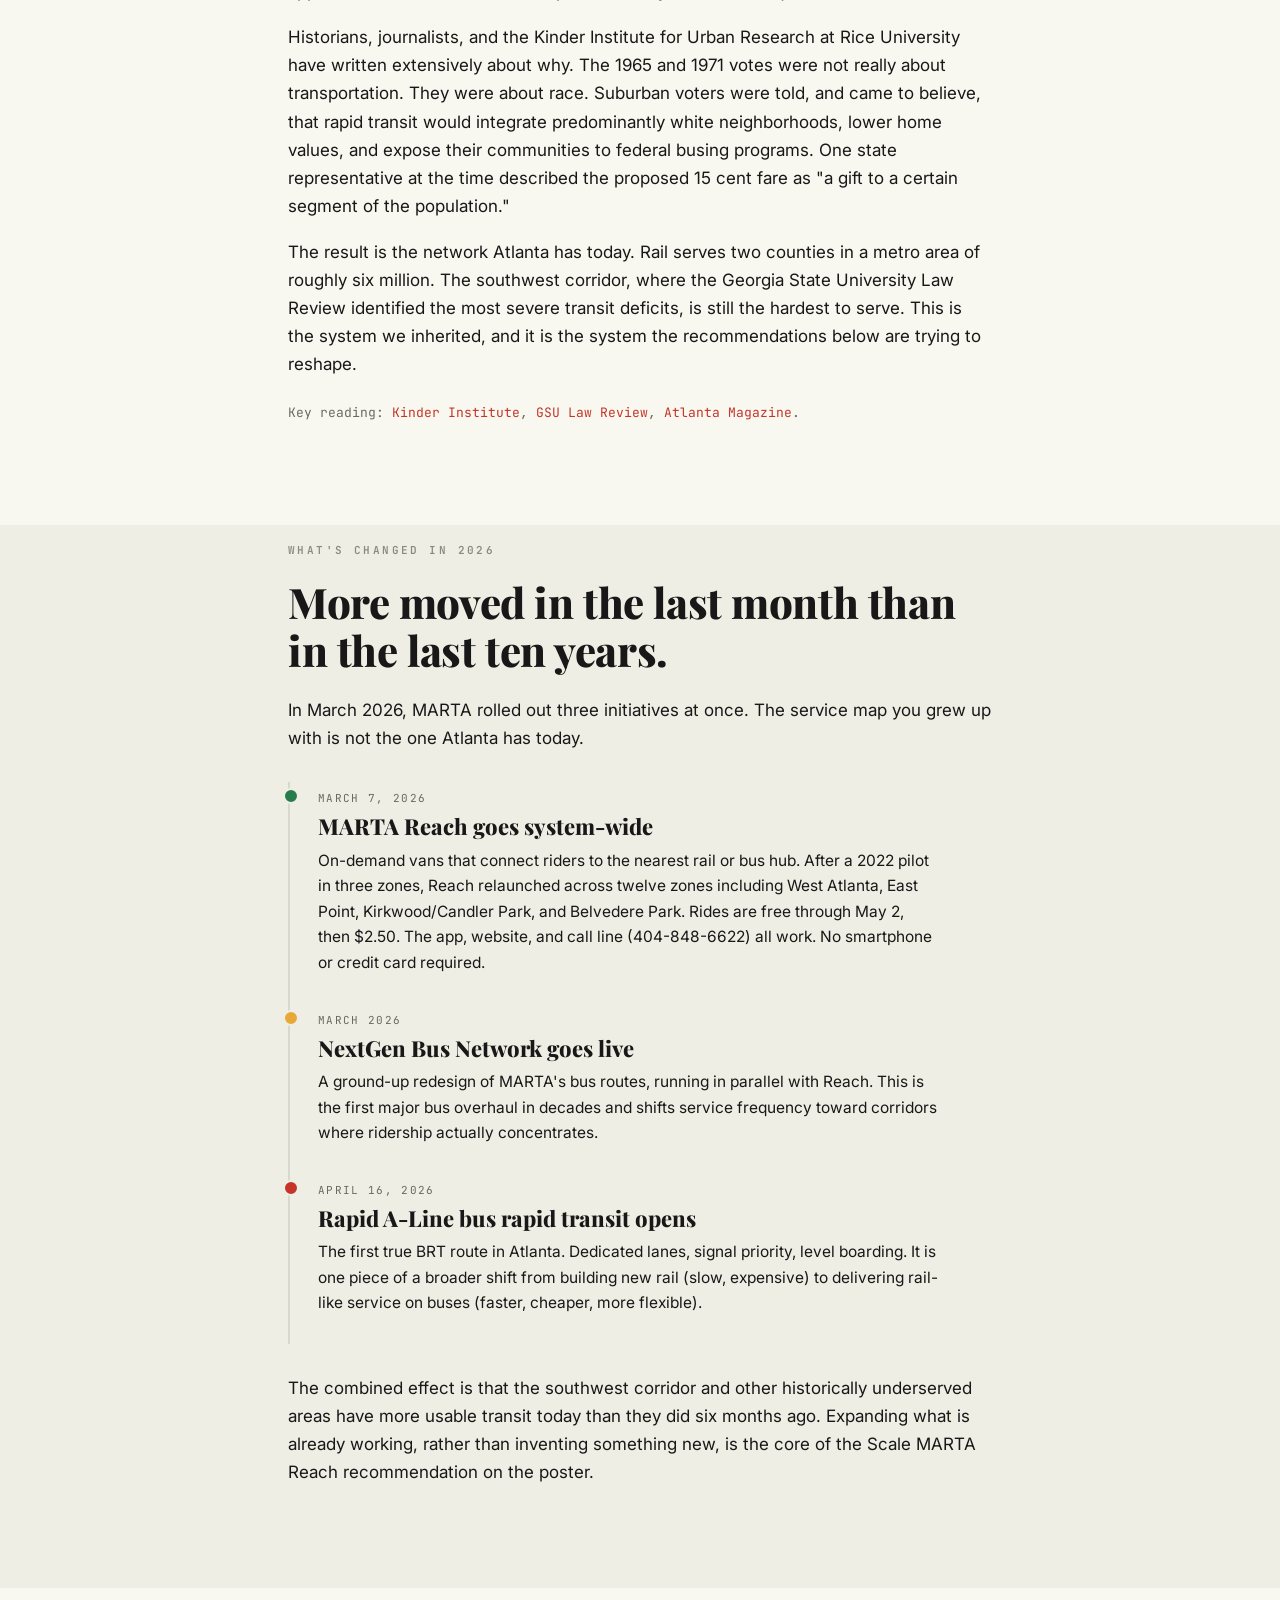
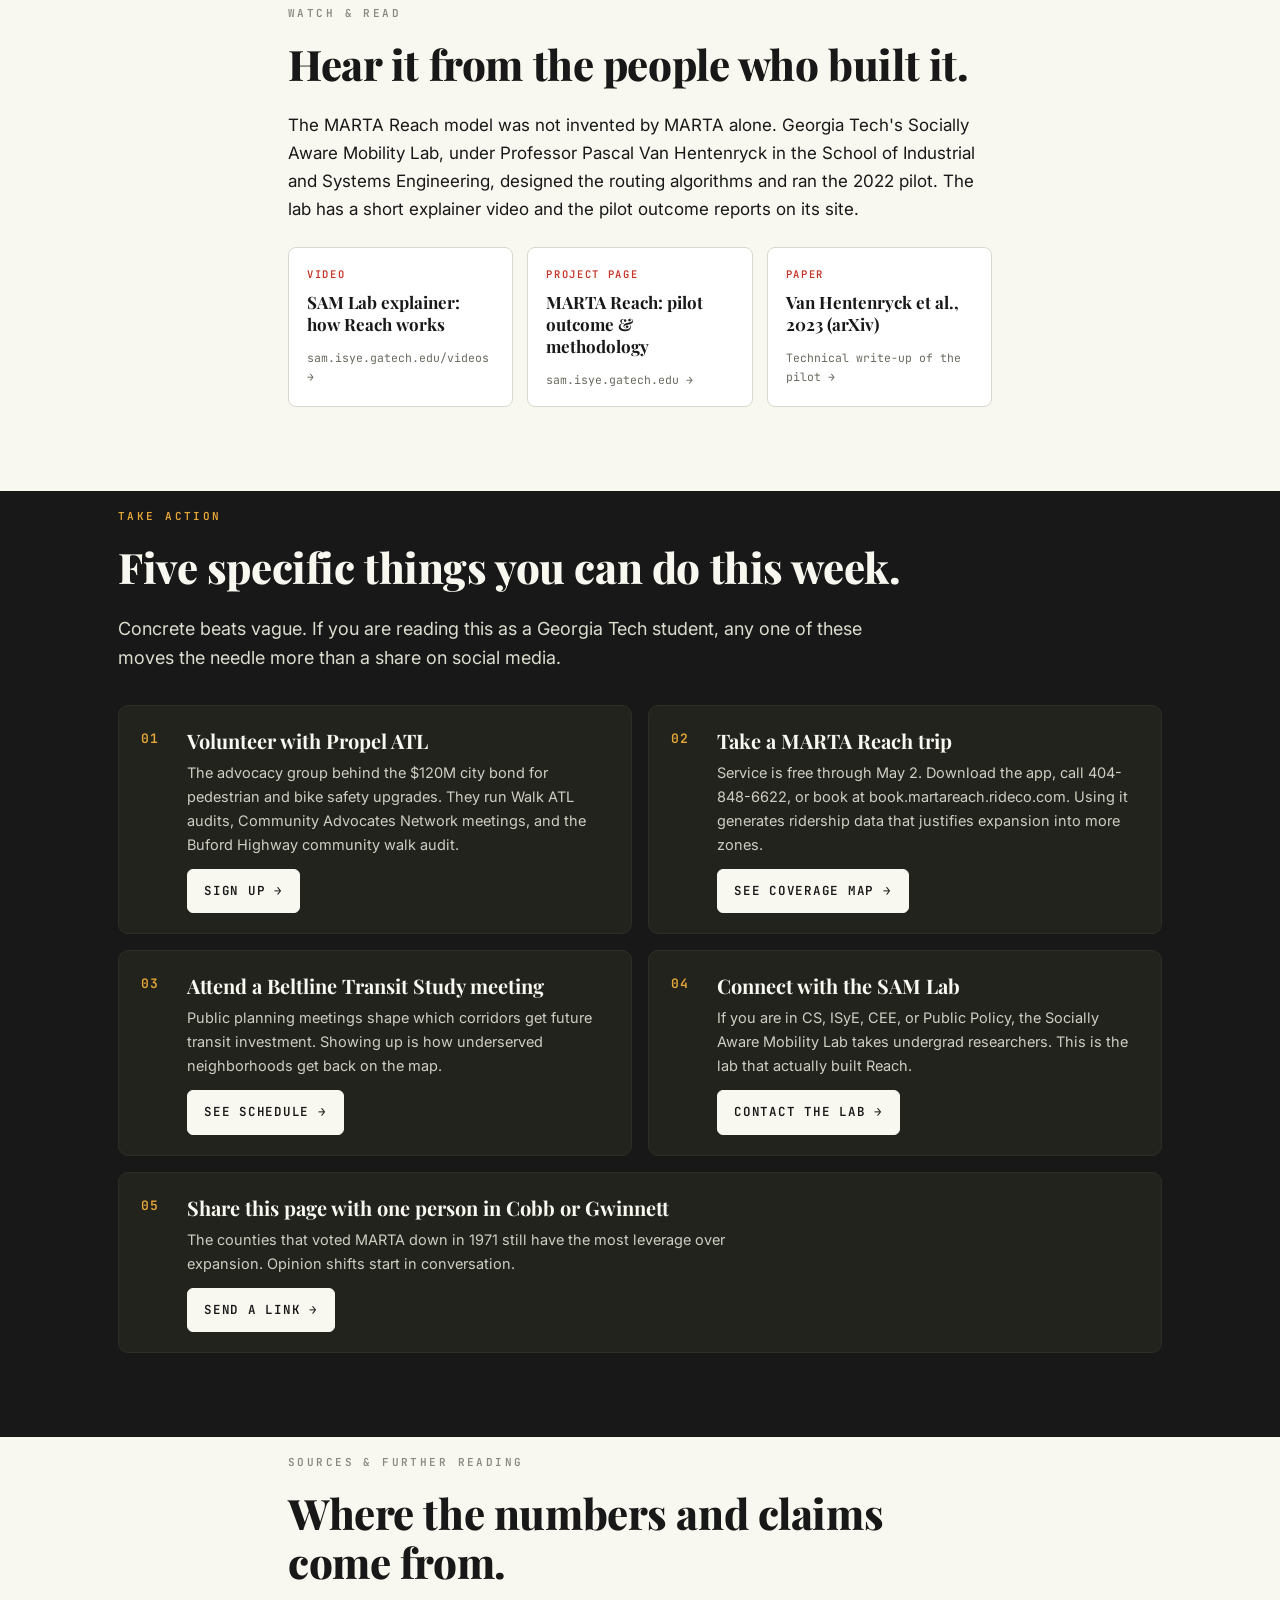
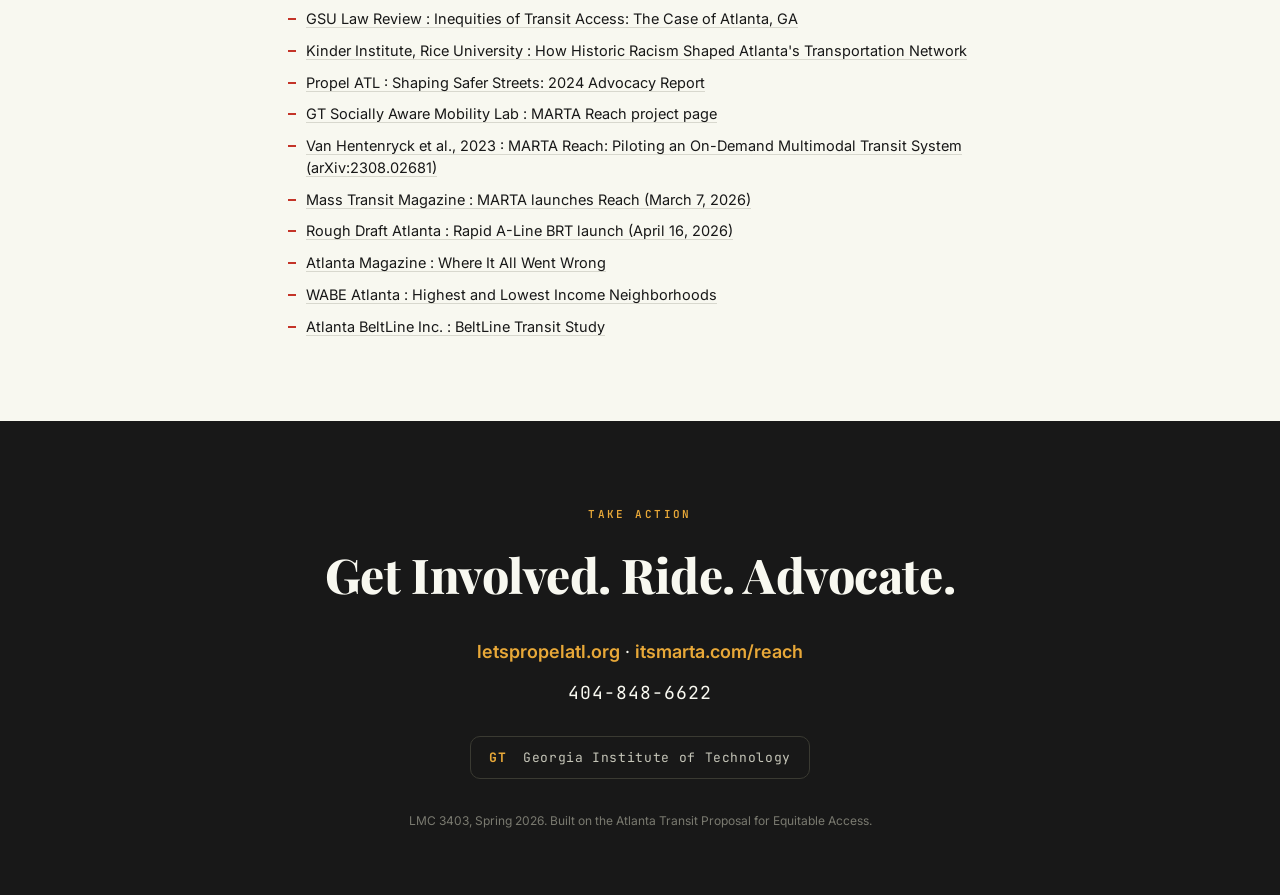
==== commit 4bf9b436: "small nits" ====
--- a/index.html
+++ b/index.html
@@ -46,11 +46,15 @@
       <path d="M0 80 Q 400 80 620 240 T 1200 420" fill="none" stroke="url(#rail-fade)" stroke-width="1.5" />
       <path d="M0 200 Q 440 200 640 320 T 1200 500" fill="none" stroke="url(#rail-red)" stroke-width="1.5" />
       <path d="M0 320 Q 480 320 680 400 T 1200 560" fill="none" stroke="url(#rail-fade)" stroke-width="1.2" />
+
+      <path class="rail-pulse pulse-1" d="M0 80 Q 400 80 620 240 T 1200 420" pathLength="1000" fill="none" stroke="#e8a838" stroke-width="3" stroke-linecap="round" />
+      <path class="rail-pulse pulse-2" d="M0 200 Q 440 200 640 320 T 1200 500" pathLength="1000" fill="none" stroke="#c43428" stroke-width="3" stroke-linecap="round" />
+      <path class="rail-pulse pulse-3" d="M0 320 Q 480 320 680 400 T 1200 560" pathLength="1000" fill="none" stroke="#287c4c" stroke-width="2.5" stroke-linecap="round" />
     </svg>
     <div class="container">
       <p class="eyebrow">Atlanta Community Issue</p>
       <h1>Atlanta's Transit Is <em>Not</em> Working for Everyone.</h1>
-      <p class="lede">The poster is the summary. This page is the full picture: how Atlanta ended up with the transit network it has, what's actually changing in 2026, and the specific ways Georgia Tech students can push on it.</p>
+      <p class="lede">How Atlanta ended up with the transit network it has, what's actually changing in 2026, and the specific ways Georgia Tech students can push on it.</p>
       <p class="hero-cta"><a href="#history" class="hero-link">Read the history below <span class="arrow" aria-hidden="true">&darr;</span></a></p>
     </div>
   </header>
--- a/style.css
+++ b/style.css
@@ -136,6 +136,32 @@
   z-index: 1;
   pointer-events: none;
 }
+
+/* animated light pulses traveling along each rail curve (reads like a train) */
+.hero-rails .rail-pulse {
+  stroke-dasharray: 42 1000;
+  stroke-dashoffset: 42;
+  will-change: stroke-dashoffset;
+}
+.hero-rails .pulse-1 {
+  filter: drop-shadow(0 0 6px rgba(232, 168, 56, 0.85));
+  animation: rail-travel 1.8s cubic-bezier(.45,.05,.55,.95) infinite;
+}
+.hero-rails .pulse-2 {
+  filter: drop-shadow(0 0 6px rgba(196, 52, 40, 0.85));
+  animation: rail-travel 2.4s cubic-bezier(.45,.05,.55,.95) infinite 0.6s;
+}
+.hero-rails .pulse-3 {
+  filter: drop-shadow(0 0 5px rgba(40, 124, 76, 0.9));
+  animation: rail-travel 2.1s cubic-bezier(.45,.05,.55,.95) infinite 0.3s;
+}
+@keyframes rail-travel {
+  0%   { stroke-dashoffset: 42; opacity: 0; }
+  4%   { opacity: 1; }
+  96%  { opacity: 1; }
+  100% { stroke-dashoffset: -1000; opacity: 0; }
+}
+
 .hero h1 {
   font-family: var(--serif);
   font-weight: 800;
@@ -690,7 +716,12 @@
   }
 }
 @media (max-width: 720px) {
-  .hero { padding: 72px 0 56px; }
+  .hero { padding: 72px 0 56px; min-height: 70vh; }
+  .hero-orbs .orb { width: 22rem; height: 22rem; filter: blur(55px); }
+  .hero-orbs .orb-red { top: -8rem; left: -8rem; }
+  .hero-orbs .orb-gold { bottom: -10rem; right: -6rem; }
+  .hero-orbs .orb-green { width: 18rem; height: 18rem; right: -8rem; top: 40%; }
+  .hero-rails { opacity: 0.85; }
   .stats-inner {
     grid-template-columns: 1fr;
     gap: 8px;
@@ -713,7 +744,8 @@
 
 @media (max-width: 480px) {
   body { font-size: 16px; }
-  .hero { padding: 56px 0 44px; }
+  .hero { padding: 56px 0 44px; min-height: 78vh; }
+  .hero-orbs .orb { width: 18rem; height: 18rem; filter: blur(40px); }
   .section h2 { font-size: 26px; }
 }
 
@@ -725,6 +757,7 @@
   html.js .reveal .timeline > *,
   html.js .reveal .sources > * { opacity: 1; transform: none; transition: none; }
   .hero-orbs .orb,
-  .hero-link .arrow { animation: none; }
+  .hero-link .arrow,
+  .hero-rails .rail-pulse { animation: none; }
   .scroll-progress { transition: none; }
 }
